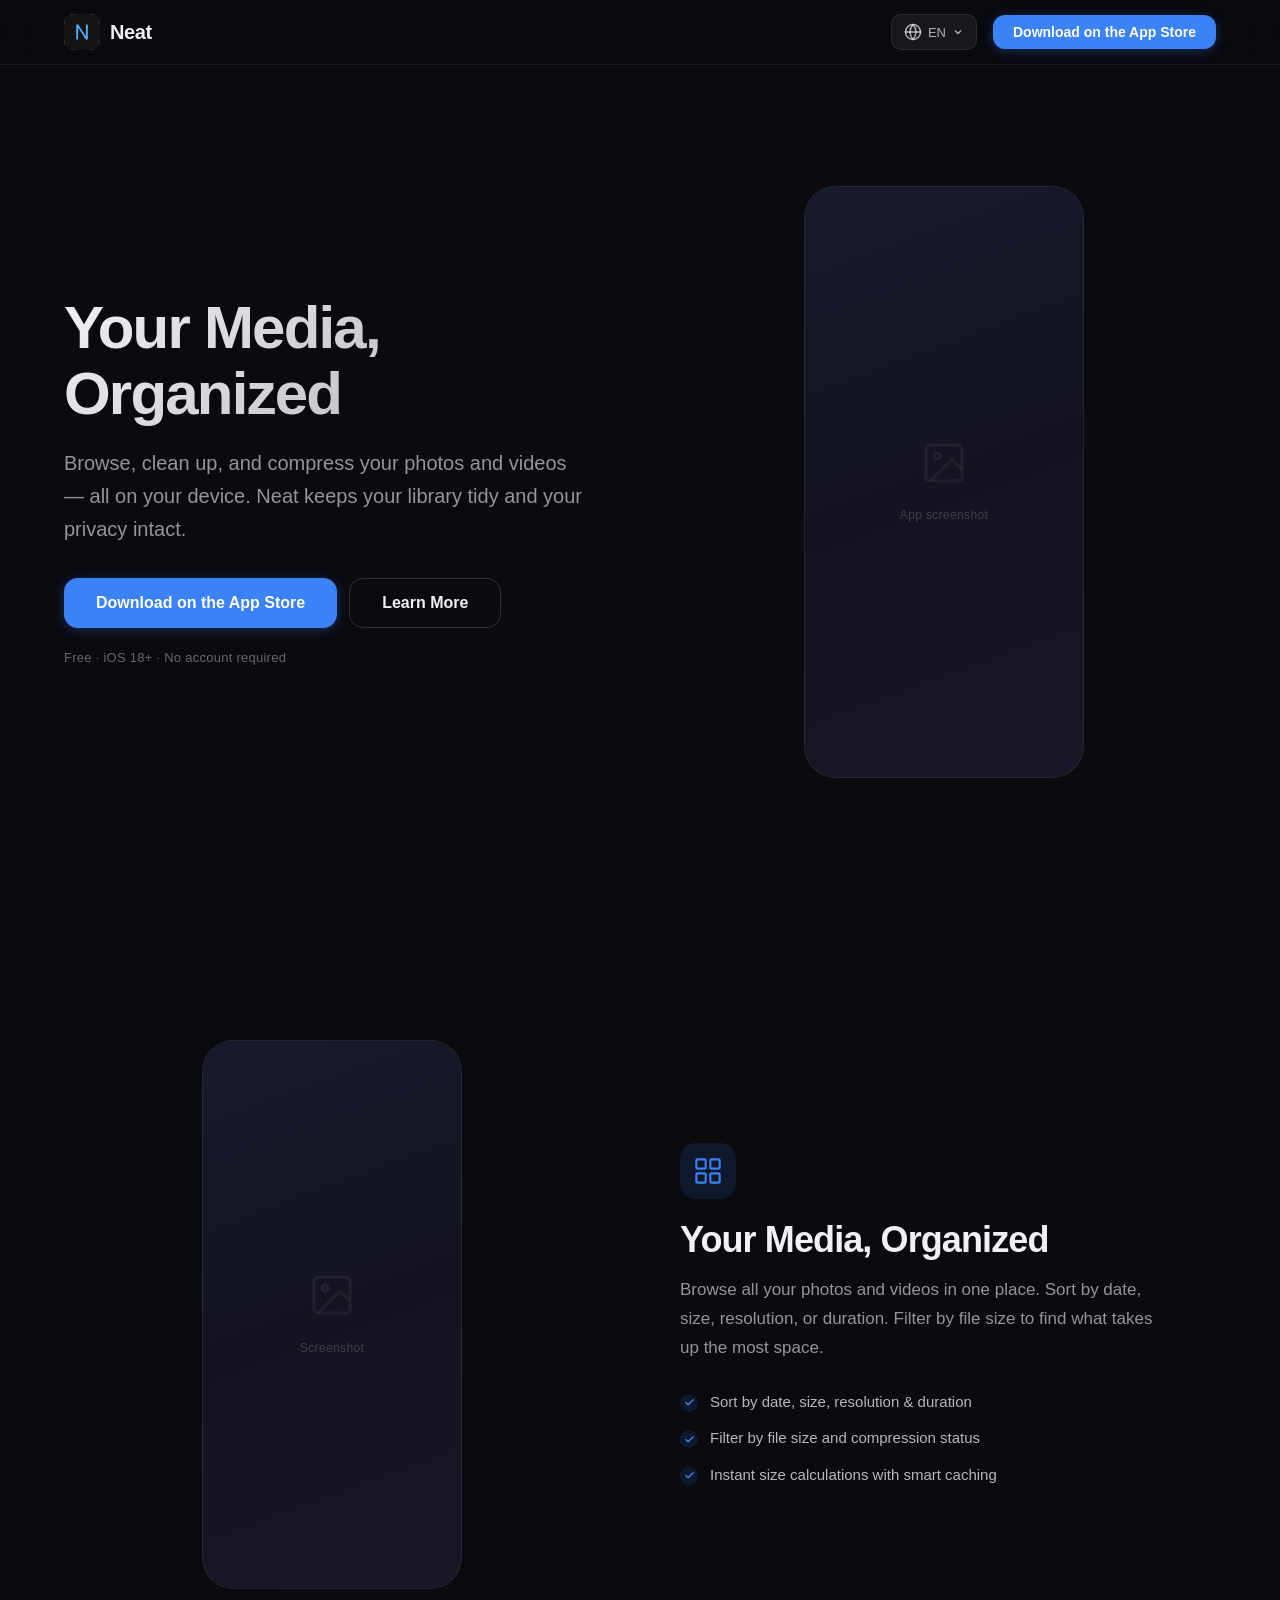
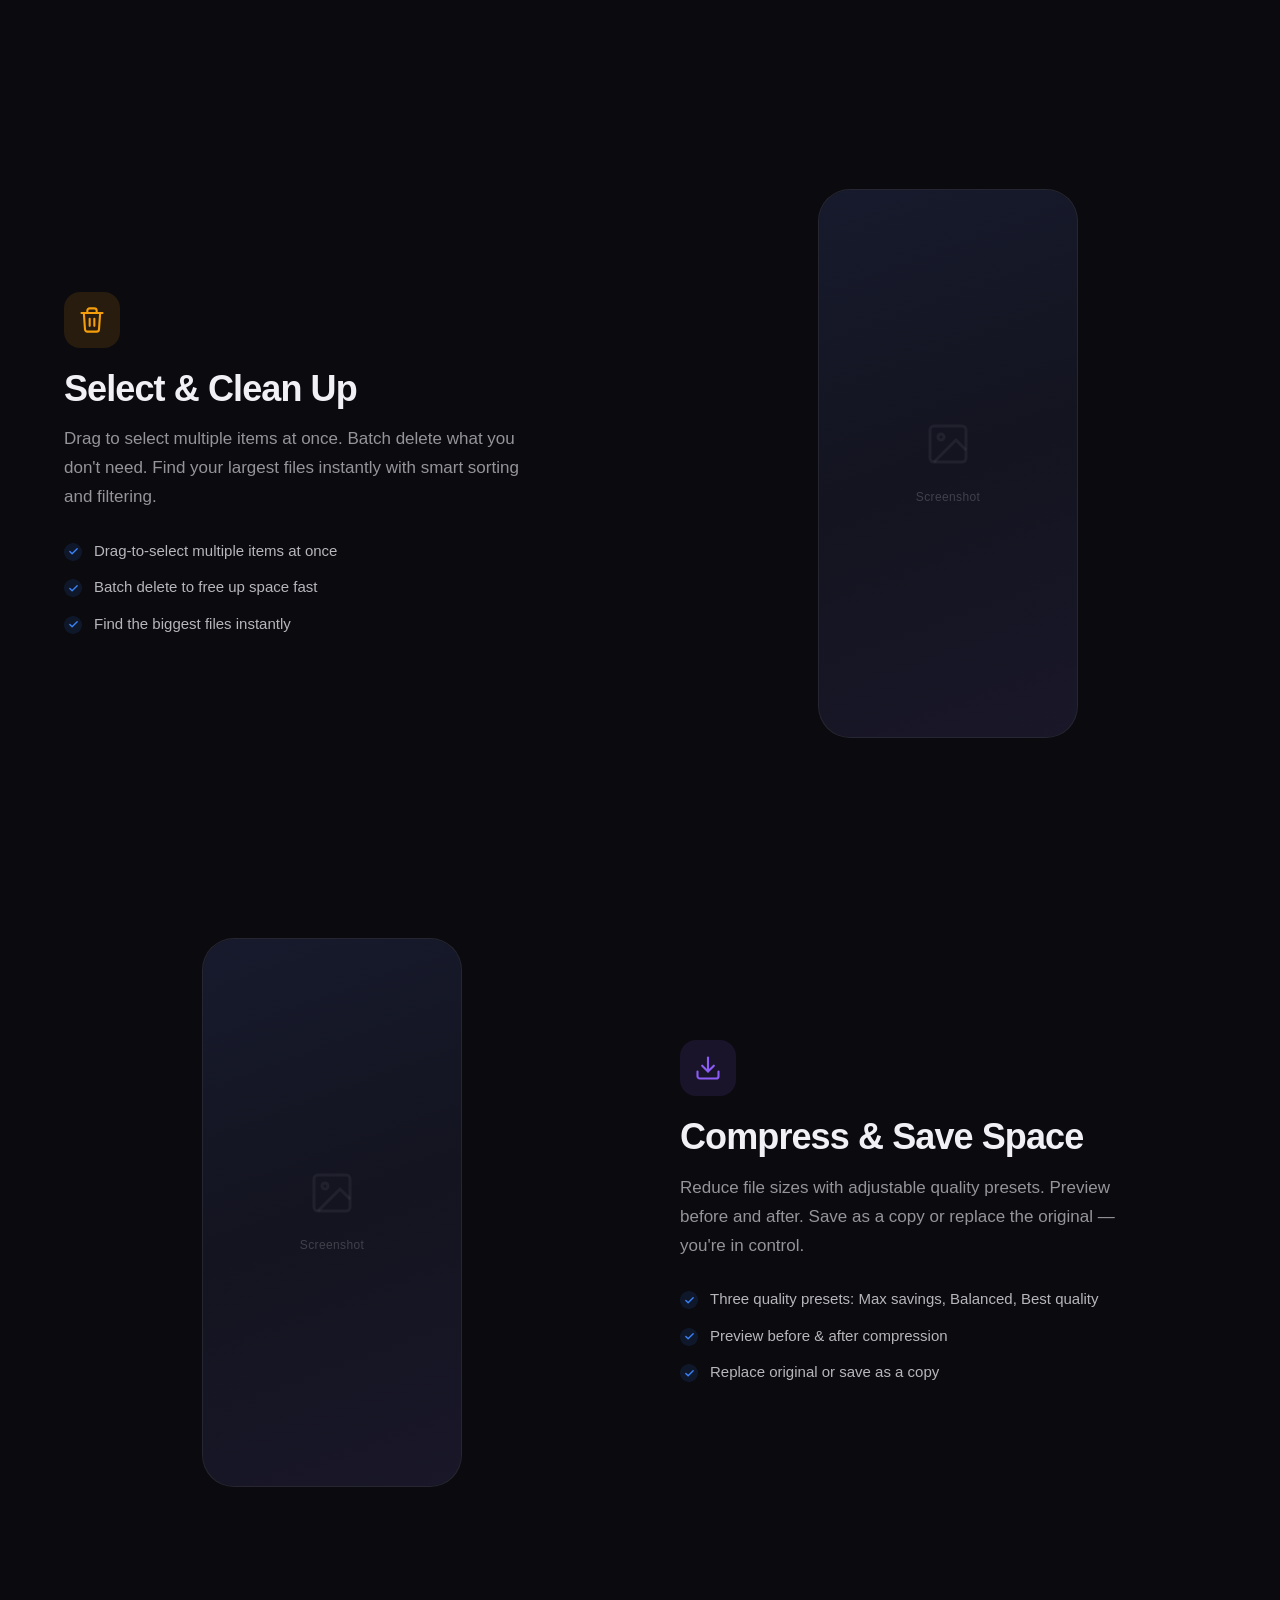
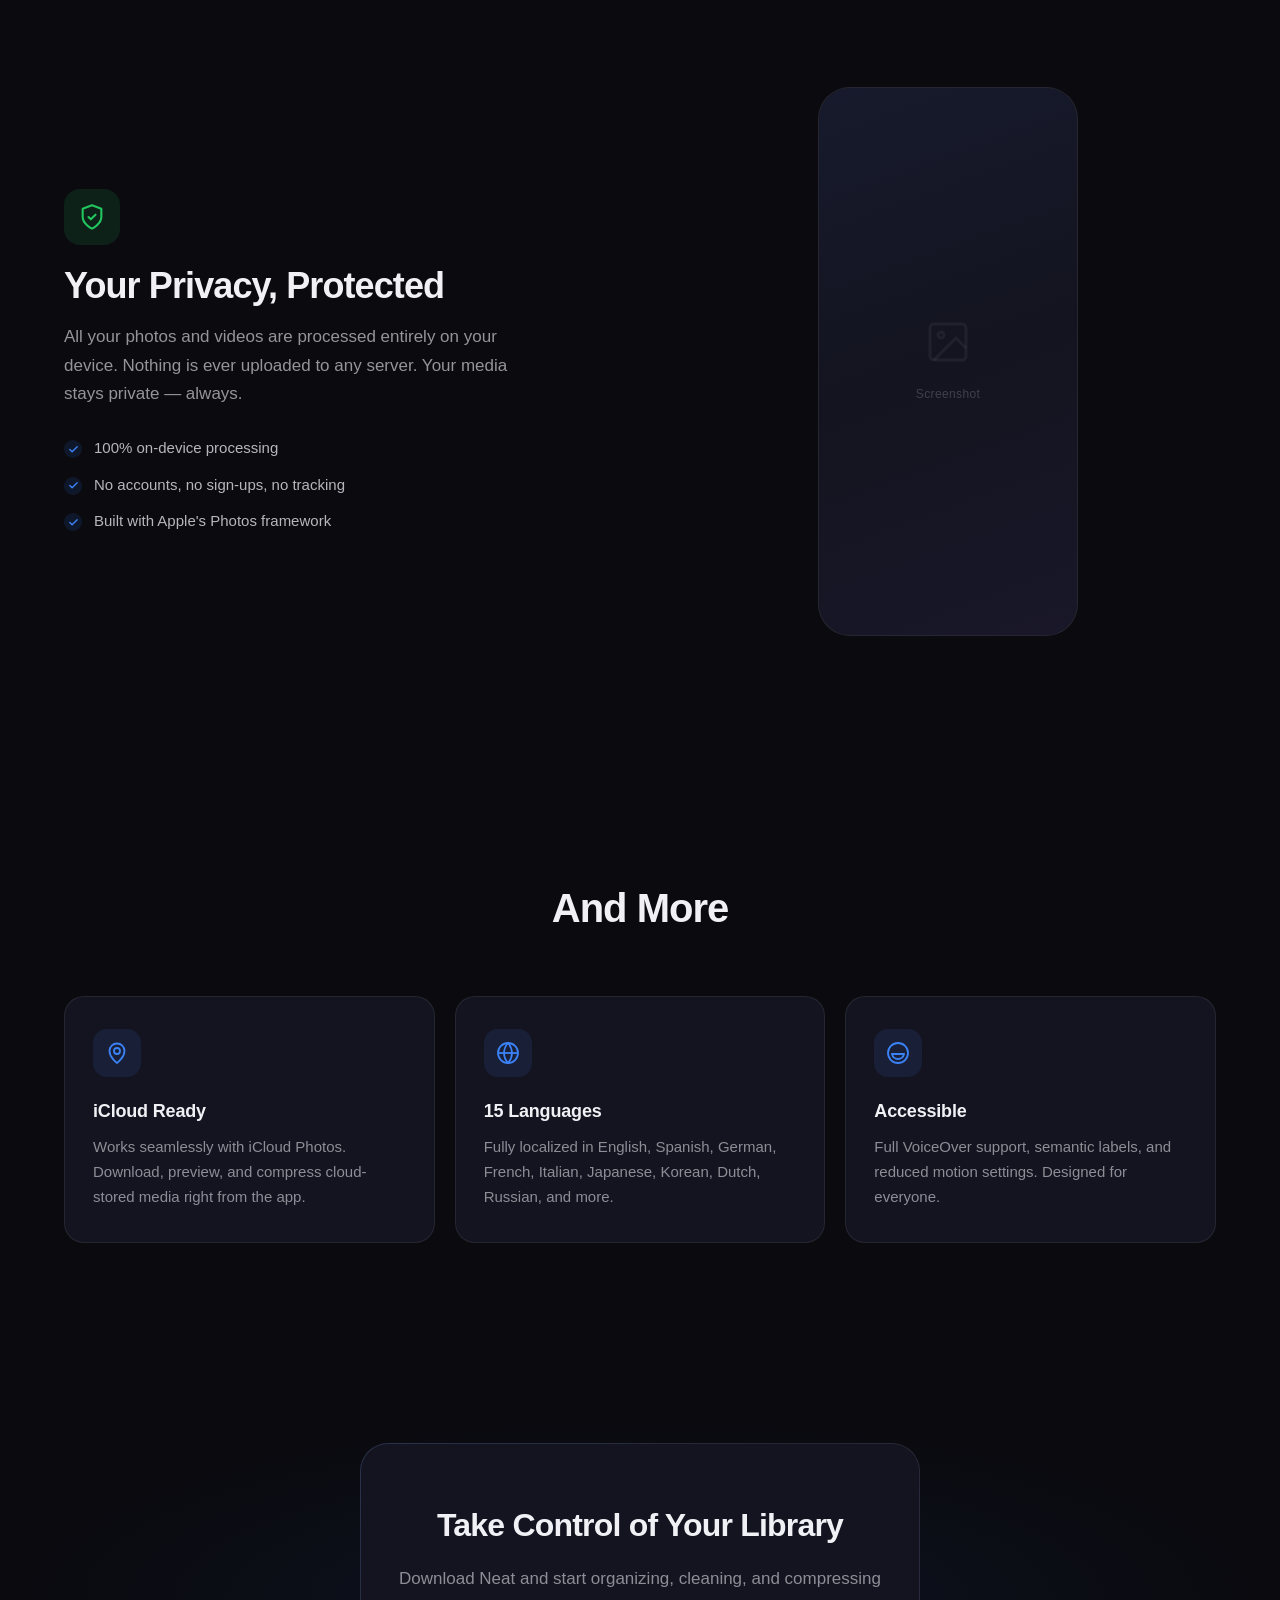
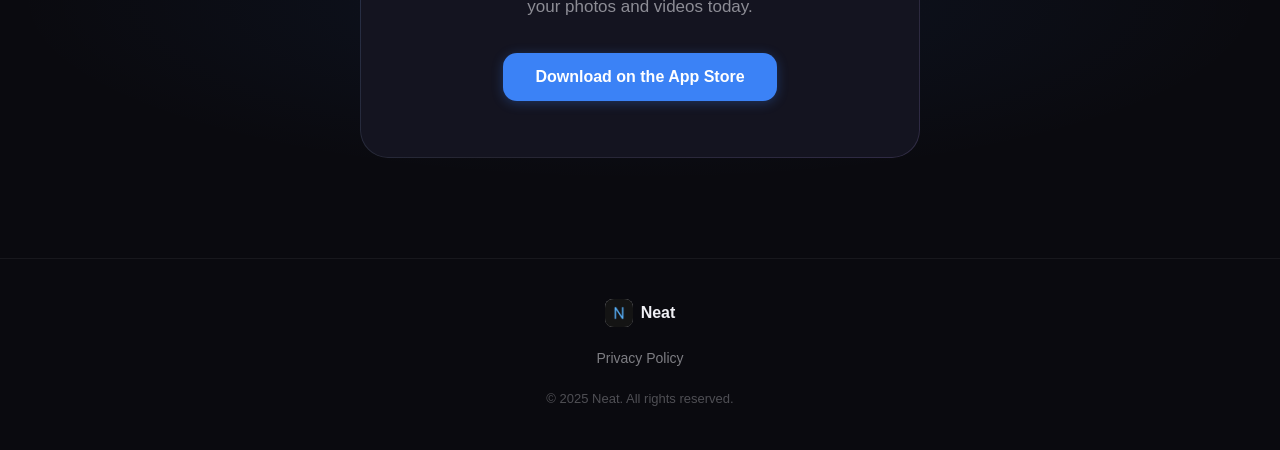
==== index.html @ 6a93458d "Initial landing page for Neat iOS app - Dark-themed landing page with hero, 4 feature sections, high" ====
<!DOCTYPE html>
<html lang="en" data-theme="dark">
<head>
  <meta charset="UTF-8">
  <meta name="viewport" content="width=device-width, initial-scale=1.0">
  <title>Neat — Organize, Clean & Compress Your Photos & Videos</title>
  <meta name="description" content="Neat is an iOS app for organizing, cleaning, and compressing your photo and video library. 100% on-device. Your media stays private.">
  <meta name="theme-color" content="#0a0a0f">
  <link rel="icon" type="image/png" href="images/favicon.png">
  <link rel="apple-touch-icon" href="images/app-icon.png">

  <!-- Open Graph -->
  <meta property="og:title" content="Neat — Organize, Clean & Compress Your Media">
  <meta property="og:description" content="Browse, sort, clean up, and compress your photos and videos. 100% on-device privacy.">
  <meta property="og:type" content="website">
  <meta property="og:image" content="images/og-image.png">

  <link rel="stylesheet" href="css/style.css">
</head>
<body>

  <!-- Navigation -->
  <nav class="nav" id="nav">
    <div class="nav__container">
      <a href="/" class="nav__brand">
        <img src="images/app-icon.png" alt="Neat app icon" class="nav__icon" width="40" height="40">
        <span class="nav__wordmark">Neat</span>
      </a>
      <div class="nav__actions">
        <div class="lang-selector" id="lang-selector">
          <button class="lang-selector__btn" id="lang-btn" aria-label="Change language" aria-expanded="false">
            <svg width="18" height="18" viewBox="0 0 24 24" fill="none" stroke="currentColor" stroke-width="2" stroke-linecap="round" stroke-linejoin="round"><circle cx="12" cy="12" r="10"/><path d="M2 12h20"/><path d="M12 2a15.3 15.3 0 0 1 4 10 15.3 15.3 0 0 1-4 10 15.3 15.3 0 0 1-4-10A15.3 15.3 0 0 1 12 2z"/></svg>
            <span id="lang-label">EN</span>
            <svg class="lang-selector__chevron" width="12" height="12" viewBox="0 0 24 24" fill="none" stroke="currentColor" stroke-width="2.5"><path d="M6 9l6 6 6-6"/></svg>
          </button>
          <div class="lang-selector__dropdown" id="lang-dropdown" role="listbox" aria-label="Select language"></div>
        </div>
        <a href="#" class="btn btn--primary nav__cta" id="app-store-link" data-i18n="cta.download">Download on the App Store</a>
      </div>
      <button class="nav__hamburger" id="nav-hamburger" aria-label="Toggle menu" aria-expanded="false">
        <span></span><span></span><span></span>
      </button>
    </div>
    <!-- Mobile menu -->
    <div class="nav__mobile-menu" id="mobile-menu">
      <a href="#" class="btn btn--primary" id="app-store-link-mobile" data-i18n="cta.download">Download on the App Store</a>
    </div>
  </nav>

  <!-- Hero -->
  <section class="hero" id="hero">
    <div class="container">
      <div class="hero__content">
        <div class="hero__text">
          <h1 class="hero__title" data-i18n="hero.title">Your Media, Organized</h1>
          <p class="hero__subtitle" data-i18n="hero.subtitle">Browse, clean up, and compress your photos and videos — all on your device. Neat keeps your library tidy and your privacy intact.</p>
          <div class="hero__actions">
            <a href="#" class="btn btn--primary btn--lg" data-i18n="cta.download">Download on the App Store</a>
            <a href="#features" class="btn btn--ghost btn--lg" data-i18n="cta.learnMore">Learn More</a>
          </div>
          <p class="hero__note" data-i18n="hero.note">Free · iOS 18+ · No account required</p>
        </div>
        <div class="hero__visual">
          <div class="hero__phone-mockup">
            <div class="hero__screenshot-placeholder" data-i18n-attr="alt" data-i18n-attr-key="hero.screenshotAlt">
              <div class="placeholder-icon">
                <svg width="48" height="48" viewBox="0 0 24 24" fill="none" stroke="currentColor" stroke-width="1.5" opacity="0.3"><rect x="3" y="3" width="18" height="18" rx="2"/><circle cx="8.5" cy="8.5" r="1.5"/><path d="M21 15l-5-5L5 21"/></svg>
              </div>
              <span class="placeholder-text" data-i18n="hero.screenshotPlaceholder">App screenshot</span>
            </div>
          </div>
        </div>
      </div>
    </div>
  </section>

  <!-- Features -->
  <section class="features" id="features">

    <!-- Feature 1: Organize -->
    <div class="feature" id="feature-organize">
      <div class="container">
        <div class="feature__grid">
          <div class="feature__visual fade-in">
            <div class="feature__screenshot-slot">
              <div class="placeholder-icon">
                <svg width="48" height="48" viewBox="0 0 24 24" fill="none" stroke="currentColor" stroke-width="1.5" opacity="0.3"><rect x="3" y="3" width="18" height="18" rx="2"/><circle cx="8.5" cy="8.5" r="1.5"/><path d="M21 15l-5-5L5 21"/></svg>
              </div>
              <span class="placeholder-text" data-i18n="features.screenshotPlaceholder">Screenshot</span>
            </div>
          </div>
          <div class="feature__content fade-in">
            <div class="feature__icon feature__icon--blue">
              <svg width="28" height="28" viewBox="0 0 24 24" fill="none" stroke="currentColor" stroke-width="1.8" stroke-linecap="round" stroke-linejoin="round"><rect x="2" y="2" width="8" height="8" rx="1"/><rect x="14" y="2" width="8" height="8" rx="1"/><rect x="2" y="14" width="8" height="8" rx="1"/><rect x="14" y="14" width="8" height="8" rx="1"/></svg>
            </div>
            <h2 class="feature__title" data-i18n="features.organize.title">Your Media, Organized</h2>
            <p class="feature__description" data-i18n="features.organize.description">Browse all your photos and videos in one place. Sort by date, size, resolution, or duration. Filter by file size to find what takes up the most space.</p>
            <ul class="feature__list">
              <li data-i18n="features.organize.item1">Sort by date, size, resolution & duration</li>
              <li data-i18n="features.organize.item2">Filter by file size and compression status</li>
              <li data-i18n="features.organize.item3">Instant size calculations with smart caching</li>
            </ul>
          </div>
        </div>
      </div>
    </div>

    <!-- Feature 2: Clean Up -->
    <div class="feature feature--reverse" id="feature-cleanup">
      <div class="container">
        <div class="feature__grid">
          <div class="feature__visual fade-in">
            <div class="feature__screenshot-slot">
              <div class="placeholder-icon">
                <svg width="48" height="48" viewBox="0 0 24 24" fill="none" stroke="currentColor" stroke-width="1.5" opacity="0.3"><rect x="3" y="3" width="18" height="18" rx="2"/><circle cx="8.5" cy="8.5" r="1.5"/><path d="M21 15l-5-5L5 21"/></svg>
              </div>
              <span class="placeholder-text" data-i18n="features.screenshotPlaceholder">Screenshot</span>
            </div>
          </div>
          <div class="feature__content fade-in">
            <div class="feature__icon feature__icon--orange">
              <svg width="28" height="28" viewBox="0 0 24 24" fill="none" stroke="currentColor" stroke-width="1.8" stroke-linecap="round" stroke-linejoin="round"><path d="M3 6h18"/><path d="M8 6V4a2 2 0 0 1 2-2h4a2 2 0 0 1 2 2v2"/><path d="M19 6l-1 14a2 2 0 0 1-2 2H8a2 2 0 0 1-2-2L5 6"/><line x1="10" y1="11" x2="10" y2="17"/><line x1="14" y1="11" x2="14" y2="17"/></svg>
            </div>
            <h2 class="feature__title" data-i18n="features.cleanup.title">Select & Clean Up</h2>
            <p class="feature__description" data-i18n="features.cleanup.description">Drag to select multiple items at once. Batch delete what you don't need. Find your largest files instantly with smart sorting and filtering.</p>
            <ul class="feature__list">
              <li data-i18n="features.cleanup.item1">Drag-to-select multiple items at once</li>
              <li data-i18n="features.cleanup.item2">Batch delete to free up space fast</li>
              <li data-i18n="features.cleanup.item3">Find the biggest files instantly</li>
            </ul>
          </div>
        </div>
      </div>
    </div>

    <!-- Feature 3: Compress -->
    <div class="feature" id="feature-compress">
      <div class="container">
        <div class="feature__grid">
          <div class="feature__visual fade-in">
            <div class="feature__screenshot-slot">
              <div class="placeholder-icon">
                <svg width="48" height="48" viewBox="0 0 24 24" fill="none" stroke="currentColor" stroke-width="1.5" opacity="0.3"><rect x="3" y="3" width="18" height="18" rx="2"/><circle cx="8.5" cy="8.5" r="1.5"/><path d="M21 15l-5-5L5 21"/></svg>
              </div>
              <span class="placeholder-text" data-i18n="features.screenshotPlaceholder">Screenshot</span>
            </div>
          </div>
          <div class="feature__content fade-in">
            <div class="feature__icon feature__icon--purple">
              <svg width="28" height="28" viewBox="0 0 24 24" fill="none" stroke="currentColor" stroke-width="1.8" stroke-linecap="round" stroke-linejoin="round"><path d="M21 15v4a2 2 0 0 1-2 2H5a2 2 0 0 1-2-2v-4"/><polyline points="7 10 12 15 17 10"/><line x1="12" y1="15" x2="12" y2="3"/></svg>
            </div>
            <h2 class="feature__title" data-i18n="features.compress.title">Compress & Save Space</h2>
            <p class="feature__description" data-i18n="features.compress.description">Reduce file sizes with adjustable quality presets. Preview before and after. Save as a copy or replace the original — you're in control.</p>
            <ul class="feature__list">
              <li data-i18n="features.compress.item1">Three quality presets: Max savings, Balanced, Best quality</li>
              <li data-i18n="features.compress.item2">Preview before & after compression</li>
              <li data-i18n="features.compress.item3">Replace original or save as a copy</li>
            </ul>
          </div>
        </div>
      </div>
    </div>

    <!-- Feature 4: Privacy -->
    <div class="feature feature--reverse" id="feature-privacy">
      <div class="container">
        <div class="feature__grid">
          <div class="feature__visual fade-in">
            <div class="feature__screenshot-slot">
              <div class="placeholder-icon">
                <svg width="48" height="48" viewBox="0 0 24 24" fill="none" stroke="currentColor" stroke-width="1.5" opacity="0.3"><rect x="3" y="3" width="18" height="18" rx="2"/><circle cx="8.5" cy="8.5" r="1.5"/><path d="M21 15l-5-5L5 21"/></svg>
              </div>
              <span class="placeholder-text" data-i18n="features.screenshotPlaceholder">Screenshot</span>
            </div>
          </div>
          <div class="feature__content fade-in">
            <div class="feature__icon feature__icon--green">
              <svg width="28" height="28" viewBox="0 0 24 24" fill="none" stroke="currentColor" stroke-width="1.8" stroke-linecap="round" stroke-linejoin="round"><path d="M12 22s8-4 8-10V5l-8-3-8 3v7c0 6 8 10 8 10z"/><polyline points="9 12 11 14 15 10"/></svg>
            </div>
            <h2 class="feature__title" data-i18n="features.privacy.title">Your Privacy, Protected</h2>
            <p class="feature__description" data-i18n="features.privacy.description">All your photos and videos are processed entirely on your device. Nothing is ever uploaded to any server. Your media stays private — always.</p>
            <ul class="feature__list">
              <li data-i18n="features.privacy.item1">100% on-device processing</li>
              <li data-i18n="features.privacy.item2">No accounts, no sign-ups, no tracking</li>
              <li data-i18n="features.privacy.item3">Built with Apple's Photos framework</li>
            </ul>
          </div>
        </div>
      </div>
    </div>
  </section>

  <!-- Highlights -->
  <section class="highlights" id="highlights">
    <div class="container">
      <h2 class="highlights__title fade-in" data-i18n="highlights.title">And More</h2>
      <div class="highlights__grid">
        <div class="highlight-card fade-in">
          <div class="highlight-card__icon">
            <svg width="24" height="24" viewBox="0 0 24 24" fill="none" stroke="currentColor" stroke-width="1.8"><path d="M19.5 10c0 6.5-7.5 12-7.5 12S4.5 16.5 4.5 10a7.5 7.5 0 0 1 15 0z"/><circle cx="12" cy="10" r="3"/></svg>
          </div>
          <h3 data-i18n="highlights.icloud.title">iCloud Ready</h3>
          <p data-i18n="highlights.icloud.description">Works seamlessly with iCloud Photos. Download, preview, and compress cloud-stored media right from the app.</p>
        </div>
        <div class="highlight-card fade-in">
          <div class="highlight-card__icon">
            <svg width="24" height="24" viewBox="0 0 24 24" fill="none" stroke="currentColor" stroke-width="1.8"><circle cx="12" cy="12" r="10"/><path d="M2 12h20"/><path d="M12 2a15.3 15.3 0 0 1 4 10 15.3 15.3 0 0 1-4 10 15.3 15.3 0 0 1-4-10A15.3 15.3 0 0 1 12 2z"/></svg>
          </div>
          <h3 data-i18n="highlights.languages.title">15 Languages</h3>
          <p data-i18n="highlights.languages.description">Fully localized in English, Spanish, German, French, Italian, Japanese, Korean, Dutch, Russian, and more.</p>
        </div>
        <div class="highlight-card fade-in">
          <div class="highlight-card__icon">
            <svg width="24" height="24" viewBox="0 0 24 24" fill="none" stroke="currentColor" stroke-width="1.8"><circle cx="12" cy="12" r="10"/><path d="M18 13a6 6 0 0 1-6 5 6 6 0 0 1-6-5h12z"/><line x1="9" y1="9" x2="9.01" y2="9"/><line x1="15" y1="9" x2="15.01" y2="9"/></svg>
          </div>
          <h3 data-i18n="highlights.accessibility.title">Accessible</h3>
          <p data-i18n="highlights.accessibility.description">Full VoiceOver support, semantic labels, and reduced motion settings. Designed for everyone.</p>
        </div>
      </div>
    </div>
  </section>

  <!-- CTA Banner -->
  <section class="cta-banner" id="download">
    <div class="container">
      <div class="cta-banner__content fade-in">
        <h2 data-i18n="cta.bannerTitle">Take Control of Your Library</h2>
        <p data-i18n="cta.bannerSubtitle">Download Neat and start organizing, cleaning, and compressing your photos and videos today.</p>
        <a href="#" class="btn btn--primary btn--lg" data-i18n="cta.download">Download on the App Store</a>
      </div>
    </div>
  </section>

  <!-- Footer -->
  <footer class="footer">
    <div class="container">
      <div class="footer__content">
        <div class="footer__brand">
          <img src="images/app-icon.png" alt="Neat" class="footer__icon" width="32" height="32">
          <span class="footer__wordmark">Neat</span>
        </div>
        <div class="footer__links">
          <a href="privacy.html" data-i18n="footer.privacy">Privacy Policy</a>
        </div>
        <p class="footer__copyright" data-i18n="footer.copyright">© 2025 Neat. All rights reserved.</p>
      </div>
    </div>
  </footer>

  <script src="js/i18n.js"></script>
  <script src="js/main.js"></script>
</body>
</html>
---- css/style.css ----
/* ==========================================================================
   Neat — Landing Page Stylesheet
   Dark theme · Mobile-first · Production-ready
   ========================================================================== */

/* ---------- Reset & Base ---------- */
*,
*::before,
*::after {
  margin: 0;
  padding: 0;
  box-sizing: border-box;
}

html {
  scroll-behavior: smooth;
  -webkit-text-size-adjust: 100%;
}

body {
  font-family: -apple-system, BlinkMacSystemFont, 'SF Pro Display', 'SF Pro Text',
    'Helvetica Neue', Helvetica, Arial, system-ui, sans-serif;
  font-size: 16px;
  line-height: 1.6;
  color: #f0f0f5;
  background-color: #0a0a0f;
  -webkit-font-smoothing: antialiased;
  -moz-osx-font-smoothing: grayscale;
  overflow-x: hidden;
}

img {
  display: block;
  max-width: 100%;
  height: auto;
}

a {
  color: #3b82f6;
  text-decoration: none;
  transition: color 0.2s ease;
}

a:hover {
  color: #60a5fa;
}

ul {
  list-style: none;
}

/* ---------- Utility ---------- */
.container {
  width: 100%;
  max-width: 1200px;
  margin: 0 auto;
  padding: 0 24px;
}

/* ---------- Buttons ---------- */
.btn {
  display: inline-flex;
  align-items: center;
  justify-content: center;
  gap: 8px;
  padding: 12px 24px;
  font-size: 0.9375rem;
  font-weight: 600;
  line-height: 1;
  border: none;
  border-radius: 12px;
  cursor: pointer;
  transition: all 0.25s ease;
  white-space: nowrap;
  text-decoration: none;
  font-family: inherit;
}

.btn--primary {
  background: #3b82f6;
  color: #fff;
  box-shadow: 0 2px 12px rgba(59, 130, 246, 0.3);
}

.btn--primary:hover {
  background: #2563eb;
  color: #fff;
  box-shadow: 0 4px 20px rgba(59, 130, 246, 0.45);
  transform: translateY(-1px);
}

.btn--primary:active {
  transform: translateY(0);
  box-shadow: 0 1px 6px rgba(59, 130, 246, 0.25);
}

.btn--ghost {
  background: transparent;
  color: #f0f0f5;
  border: 1px solid rgba(255, 255, 255, 0.15);
}

.btn--ghost:hover {
  background: rgba(255, 255, 255, 0.06);
  color: #fff;
  border-color: rgba(255, 255, 255, 0.25);
}

.btn--lg {
  padding: 16px 32px;
  font-size: 1rem;
  border-radius: 14px;
}

/* ---------- Navigation ---------- */
.nav {
  position: fixed;
  top: 0;
  left: 0;
  right: 0;
  z-index: 1000;
  background: rgba(10, 10, 15, 0.8);
  backdrop-filter: blur(20px);
  -webkit-backdrop-filter: blur(20px);
  border-bottom: 1px solid rgba(255, 255, 255, 0.08);
}

.nav__container {
  display: flex;
  align-items: center;
  justify-content: space-between;
  max-width: 1200px;
  margin: 0 auto;
  padding: 0 24px;
  height: 64px;
}

.nav__brand {
  display: flex;
  align-items: center;
  gap: 10px;
  text-decoration: none;
  color: #f0f0f5;
  flex-shrink: 0;
}

.nav__icon {
  width: 36px;
  height: 36px;
  border-radius: 10px;
}

.nav__wordmark {
  font-size: 1.25rem;
  font-weight: 700;
  letter-spacing: -0.02em;
}

.nav__actions {
  display: none;
  align-items: center;
  gap: 16px;
}

.nav__cta {
  padding: 10px 20px;
  font-size: 0.875rem;
}

/* Hamburger */
.nav__hamburger {
  display: flex;
  flex-direction: column;
  justify-content: center;
  gap: 5px;
  width: 36px;
  height: 36px;
  background: none;
  border: none;
  cursor: pointer;
  padding: 6px;
}

.nav__hamburger span {
  display: block;
  width: 100%;
  height: 2px;
  background: #f0f0f5;
  border-radius: 2px;
  transition: all 0.3s ease;
  transform-origin: center;
}

.nav__hamburger[aria-expanded="true"] span:nth-child(1) {
  transform: translateY(7px) rotate(45deg);
}

.nav__hamburger[aria-expanded="true"] span:nth-child(2) {
  opacity: 0;
}

.nav__hamburger[aria-expanded="true"] span:nth-child(3) {
  transform: translateY(-7px) rotate(-45deg);
}

/* Mobile menu */
.nav__mobile-menu {
  display: none;
  flex-direction: column;
  align-items: center;
  gap: 16px;
  padding: 24px;
  border-top: 1px solid rgba(255, 255, 255, 0.08);
  background: rgba(10, 10, 15, 0.95);
  backdrop-filter: blur(20px);
  -webkit-backdrop-filter: blur(20px);
}

.nav__mobile-menu.is-open {
  display: flex;
}

.nav__mobile-menu .btn {
  width: 100%;
  justify-content: center;
}

/* ---------- Language Selector ---------- */
.lang-selector {
  position: relative;
}

.lang-selector__btn {
  display: inline-flex;
  align-items: center;
  gap: 6px;
  padding: 8px 12px;
  font-size: 0.8125rem;
  font-weight: 500;
  font-family: inherit;
  color: rgba(240, 240, 245, 0.7);
  background: rgba(255, 255, 255, 0.06);
  border: 1px solid rgba(255, 255, 255, 0.08);
  border-radius: 10px;
  cursor: pointer;
  transition: all 0.2s ease;
  white-space: nowrap;
}

.lang-selector__btn:hover {
  color: #f0f0f5;
  background: rgba(255, 255, 255, 0.1);
  border-color: rgba(255, 255, 255, 0.15);
}

.lang-selector__btn svg {
  flex-shrink: 0;
}

.lang-selector__chevron {
  transition: transform 0.2s ease;
}

.lang-selector__btn[aria-expanded="true"] .lang-selector__chevron {
  transform: rotate(180deg);
}

.lang-selector__dropdown {
  display: none;
  position: absolute;
  top: calc(100% + 8px);
  right: 0;
  min-width: 160px;
  max-height: 320px;
  overflow-y: auto;
  background: #1a1a2e;
  border: 1px solid rgba(255, 255, 255, 0.1);
  border-radius: 12px;
  padding: 6px;
  box-shadow: 0 8px 32px rgba(0, 0, 0, 0.5);
  z-index: 100;
}

.lang-selector__dropdown.is-open {
  display: block;
}

.lang-selector__dropdown [role="option"] {
  display: block;
  width: 100%;
  padding: 10px 14px;
  font-size: 0.875rem;
  color: rgba(240, 240, 245, 0.75);
  background: none;
  border: none;
  border-radius: 8px;
  cursor: pointer;
  text-align: left;
  transition: all 0.15s ease;
  font-family: inherit;
}

.lang-selector__dropdown [role="option"]:hover {
  color: #f0f0f5;
  background: rgba(255, 255, 255, 0.08);
}

.lang-selector__dropdown [role="option"][aria-selected="true"] {
  color: #3b82f6;
  font-weight: 600;
}

/* Dropdown scrollbar */
.lang-selector__dropdown::-webkit-scrollbar {
  width: 6px;
}

.lang-selector__dropdown::-webkit-scrollbar-track {
  background: transparent;
}

.lang-selector__dropdown::-webkit-scrollbar-thumb {
  background: rgba(255, 255, 255, 0.12);
  border-radius: 3px;
}

/* ---------- Hero ---------- */
.hero {
  display: flex;
  align-items: center;
  min-height: 100vh;
  min-height: 100dvh;
  padding-top: 64px;
}

.hero__content {
  display: grid;
  grid-template-columns: 1fr;
  gap: 48px;
  align-items: center;
  padding: 60px 0 40px;
}

.hero__text {
  text-align: center;
}

.hero__title {
  font-size: clamp(2.25rem, 6vw, 3.75rem);
  font-weight: 800;
  line-height: 1.1;
  letter-spacing: -0.03em;
  margin-bottom: 20px;
  background: linear-gradient(135deg, #f0f0f5 0%, rgba(240, 240, 245, 0.7) 100%);
  -webkit-background-clip: text;
  background-clip: text;
  -webkit-text-fill-color: transparent;
}

.hero__subtitle {
  font-size: clamp(1rem, 2.5vw, 1.25rem);
  line-height: 1.65;
  color: rgba(240, 240, 245, 0.6);
  max-width: 520px;
  margin: 0 auto 32px;
}

.hero__actions {
  display: flex;
  flex-wrap: wrap;
  gap: 12px;
  justify-content: center;
  margin-bottom: 20px;
}

.hero__note {
  font-size: 0.8125rem;
  color: rgba(240, 240, 245, 0.4);
  letter-spacing: 0.02em;
}

/* Phone mockup */
.hero__visual {
  display: flex;
  justify-content: center;
}

.hero__phone-mockup {
  position: relative;
  width: 260px;
  max-width: 100%;
}

.hero__screenshot-placeholder,
.feature__screenshot-slot {
  position: relative;
  width: 100%;
  aspect-ratio: 9 / 19;
  background: #141420;
  border: 1px solid rgba(255, 255, 255, 0.08);
  border-radius: 32px;
  overflow: hidden;
  display: flex;
  flex-direction: column;
  align-items: center;
  justify-content: center;
  gap: 12px;
}

.hero__screenshot-placeholder::before,
.feature__screenshot-slot::before {
  content: '';
  position: absolute;
  inset: 0;
  border-radius: inherit;
  background: linear-gradient(
    160deg,
    rgba(59, 130, 246, 0.06) 0%,
    transparent 50%,
    rgba(139, 92, 246, 0.04) 100%
  );
  pointer-events: none;
}

.placeholder-icon {
  color: rgba(240, 240, 245, 0.2);
}

.placeholder-text {
  font-size: 0.75rem;
  color: rgba(240, 240, 245, 0.2);
  font-weight: 500;
  letter-spacing: 0.03em;
}

/* ---------- Features ---------- */
.features {
  padding: 40px 0;
}

.feature {
  padding: 80px 0;
}

.feature__grid {
  display: grid;
  grid-template-columns: 1fr;
  gap: 48px;
  align-items: center;
}

.feature__visual {
  display: flex;
  justify-content: center;
}

.feature__screenshot-slot {
  width: 240px;
  max-width: 100%;
}

.feature__content {
  text-align: center;
}

.feature__icon {
  display: inline-flex;
  align-items: center;
  justify-content: center;
  width: 56px;
  height: 56px;
  border-radius: 16px;
  margin-bottom: 20px;
}

.feature__icon--blue {
  background: rgba(59, 130, 246, 0.12);
  color: #3b82f6;
}

.feature__icon--orange {
  background: rgba(245, 158, 11, 0.12);
  color: #f59e0b;
}

.feature__icon--purple {
  background: rgba(139, 92, 246, 0.12);
  color: #8b5cf6;
}

.feature__icon--green {
  background: rgba(34, 197, 94, 0.12);
  color: #22c55e;
}

.feature__title {
  font-size: clamp(1.5rem, 3.5vw, 2.25rem);
  font-weight: 750;
  letter-spacing: -0.025em;
  line-height: 1.15;
  margin-bottom: 16px;
}

.feature__description {
  font-size: 1.0625rem;
  line-height: 1.7;
  color: rgba(240, 240, 245, 0.6);
  margin-bottom: 28px;
  max-width: 480px;
  margin-left: auto;
  margin-right: auto;
}

.feature__list {
  display: flex;
  flex-direction: column;
  gap: 14px;
  text-align: left;
  max-width: 420px;
  margin: 0 auto;
}

.feature__list li {
  position: relative;
  padding-left: 30px;
  font-size: 0.9375rem;
  line-height: 1.5;
  color: rgba(240, 240, 245, 0.75);
}

.feature__list li::before {
  content: '';
  position: absolute;
  left: 0;
  top: 3px;
  width: 18px;
  height: 18px;
  border-radius: 50%;
  background: rgba(59, 130, 246, 0.12);
  background-image: url("data:image/svg+xml,%3Csvg width='12' height='12' viewBox='0 0 24 24' fill='none' stroke='%233b82f6' stroke-width='3' stroke-linecap='round' stroke-linejoin='round' xmlns='http://www.w3.org/2000/svg'%3E%3Cpolyline points='20 6 9 17 4 12'/%3E%3C/svg%3E");
  background-repeat: no-repeat;
  background-position: center;
  background-size: 11px;
}

/* ---------- Highlights ---------- */
.highlights {
  padding: 100px 0;
}

.highlights__title {
  text-align: center;
  font-size: clamp(1.75rem, 4vw, 2.5rem);
  font-weight: 750;
  letter-spacing: -0.025em;
  margin-bottom: 56px;
}

.highlights__grid {
  display: grid;
  grid-template-columns: 1fr;
  gap: 20px;
}

.highlight-card {
  padding: 32px 28px;
  background: #141420;
  border: 1px solid rgba(255, 255, 255, 0.08);
  border-radius: 20px;
  transition: transform 0.3s ease, box-shadow 0.3s ease, border-color 0.3s ease;
}

.highlight-card:hover {
  transform: translateY(-4px);
  box-shadow: 0 12px 40px rgba(0, 0, 0, 0.35);
  border-color: rgba(255, 255, 255, 0.12);
}

.highlight-card__icon {
  display: flex;
  align-items: center;
  justify-content: center;
  width: 48px;
  height: 48px;
  border-radius: 14px;
  background: rgba(59, 130, 246, 0.1);
  color: #3b82f6;
  margin-bottom: 20px;
}

.highlight-card h3 {
  font-size: 1.125rem;
  font-weight: 650;
  margin-bottom: 10px;
  letter-spacing: -0.01em;
}

.highlight-card p {
  font-size: 0.9375rem;
  line-height: 1.65;
  color: rgba(240, 240, 245, 0.55);
}

/* ---------- CTA Banner ---------- */
.cta-banner {
  padding: 100px 0;
  position: relative;
  overflow: hidden;
}

.cta-banner::before {
  content: '';
  position: absolute;
  inset: 0;
  background: radial-gradient(
    ellipse 70% 50% at 50% 50%,
    rgba(59, 130, 246, 0.08) 0%,
    transparent 70%
  );
  pointer-events: none;
}

.cta-banner__content {
  position: relative;
  text-align: center;
  max-width: 560px;
  margin: 0 auto;
  padding: 56px 32px;
  background: #141420;
  border: 1px solid rgba(255, 255, 255, 0.08);
  border-radius: 28px;
}

.cta-banner__content::before {
  content: '';
  position: absolute;
  inset: -1px;
  border-radius: inherit;
  background: linear-gradient(
    135deg,
    rgba(59, 130, 246, 0.15) 0%,
    transparent 50%,
    rgba(139, 92, 246, 0.1) 100%
  );
  z-index: -1;
  mask: linear-gradient(#fff 0 0) content-box, linear-gradient(#fff 0 0);
  -webkit-mask: linear-gradient(#fff 0 0) content-box, linear-gradient(#fff 0 0);
  mask-composite: exclude;
  -webkit-mask-composite: xor;
  padding: 1px;
}

.cta-banner__content h2 {
  font-size: clamp(1.5rem, 3.5vw, 2rem);
  font-weight: 750;
  letter-spacing: -0.025em;
  margin-bottom: 14px;
}

.cta-banner__content p {
  font-size: 1.0625rem;
  line-height: 1.65;
  color: rgba(240, 240, 245, 0.55);
  margin-bottom: 32px;
}

/* ---------- Footer ---------- */
.footer {
  padding: 40px 0;
  border-top: 1px solid rgba(255, 255, 255, 0.06);
}

.footer__content {
  display: flex;
  flex-direction: column;
  align-items: center;
  gap: 20px;
  text-align: center;
}

.footer__brand {
  display: flex;
  align-items: center;
  gap: 8px;
}

.footer__icon {
  width: 28px;
  height: 28px;
  border-radius: 8px;
}

.footer__wordmark {
  font-size: 1rem;
  font-weight: 700;
  color: #f0f0f5;
}

.footer__links {
  display: flex;
  gap: 24px;
}

.footer__links a {
  font-size: 0.875rem;
  color: rgba(240, 240, 245, 0.5);
  transition: color 0.2s ease;
}

.footer__links a:hover {
  color: #f0f0f5;
}

.footer__copyright {
  font-size: 0.8125rem;
  color: rgba(240, 240, 245, 0.3);
}

/* ---------- Animations ---------- */
.fade-in {
  opacity: 0;
  transform: translateY(20px);
  transition: opacity 0.7s ease, transform 0.7s ease;
}

.fade-in--visible {
  opacity: 1;
  transform: translateY(0);
}

@media (prefers-reduced-motion: reduce) {
  html {
    scroll-behavior: auto;
  }

  .fade-in {
    opacity: 1;
    transform: none;
    transition: none;
  }

  .btn,
  .highlight-card,
  .lang-selector__btn,
  .lang-selector__chevron,
  .nav__hamburger span {
    transition: none;
  }
}

/* ==========================================================================
   Responsive — Tablet  (≥ 768px)
   ========================================================================== */
@media (min-width: 768px) {
  .hero__content {
    grid-template-columns: 1fr 1fr;
    gap: 40px;
    padding: 80px 0 60px;
  }

  .hero__text {
    text-align: left;
  }

  .hero__subtitle {
    margin-left: 0;
  }

  .hero__actions {
    justify-content: flex-start;
  }

  .hero__phone-mockup {
    width: 240px;
  }

  /* Features */
  .feature__grid {
    grid-template-columns: 1fr 1fr;
    gap: 56px;
  }

  .feature__content {
    text-align: left;
  }

  .feature__description {
    margin-left: 0;
    margin-right: 0;
  }

  .feature__list {
    margin: 0;
  }

  .feature--reverse .feature__grid {
    direction: rtl;
  }

  .feature--reverse .feature__grid > * {
    direction: ltr;
  }

  /* Highlights */
  .highlights__grid {
    grid-template-columns: repeat(3, 1fr);
    gap: 20px;
  }
}

/* ==========================================================================
   Responsive — Desktop  (≥ 1024px)
   ========================================================================== */
@media (min-width: 1024px) {
  .nav__actions {
    display: flex;
  }

  .nav__hamburger {
    display: none;
  }

  .nav__mobile-menu {
    display: none !important;
  }

  /* Hero */
  .hero__content {
    gap: 64px;
    padding: 0;
  }

  .hero__phone-mockup {
    width: 280px;
  }

  /* Features */
  .feature {
    padding: 100px 0;
  }

  .feature__grid {
    gap: 80px;
  }

  .feature__screenshot-slot {
    width: 260px;
  }
}
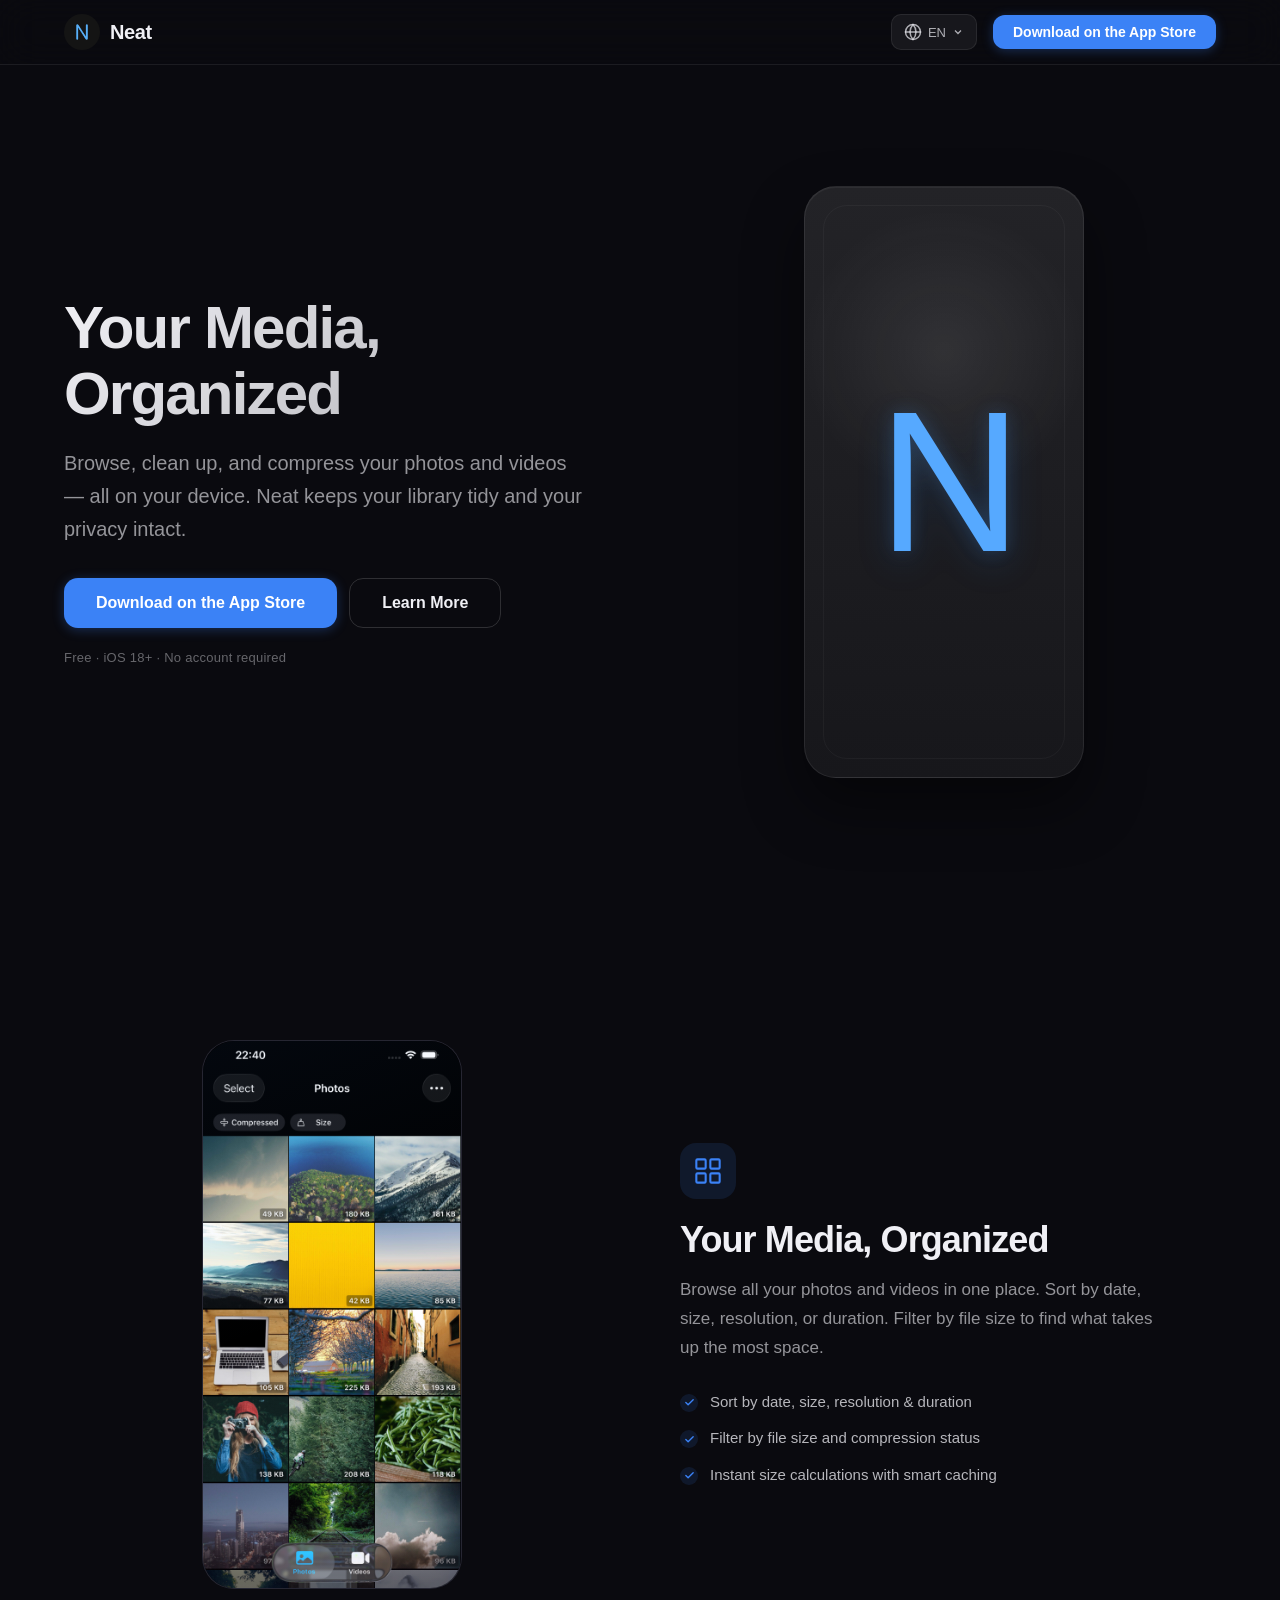
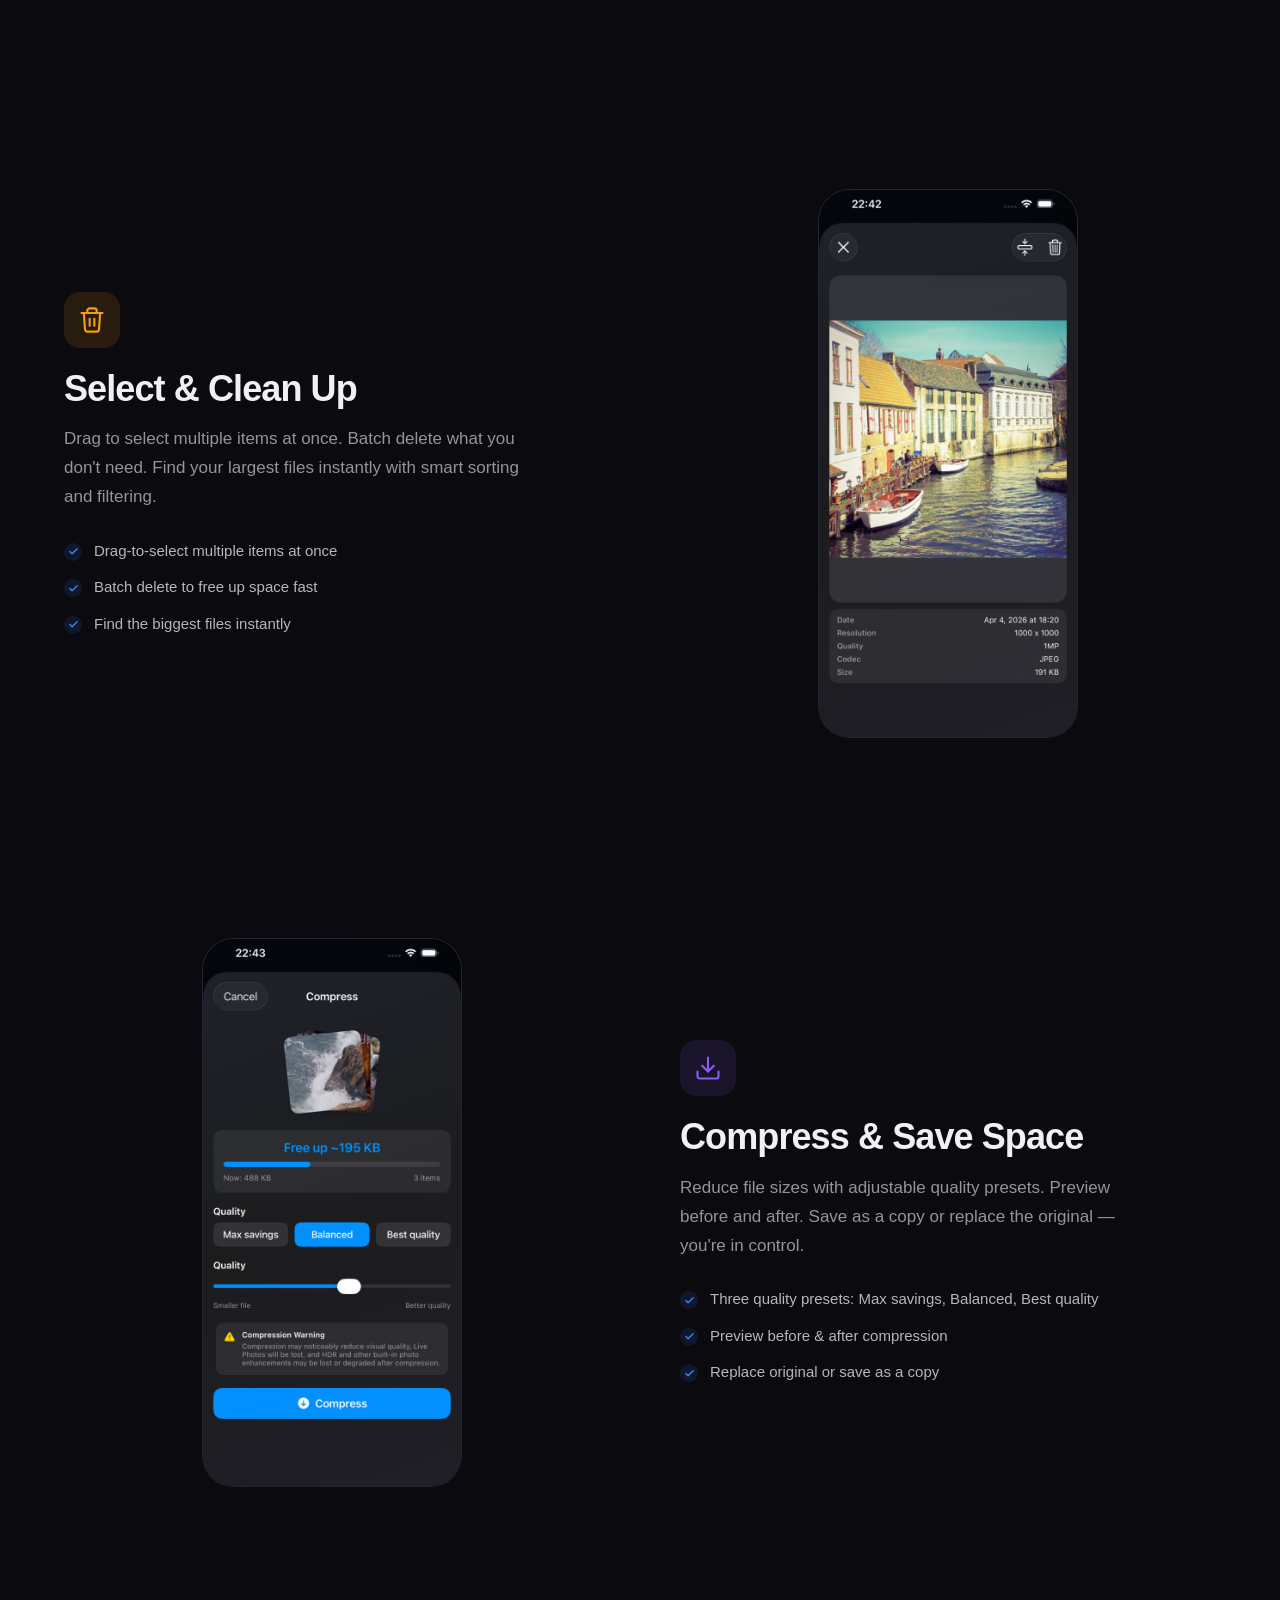
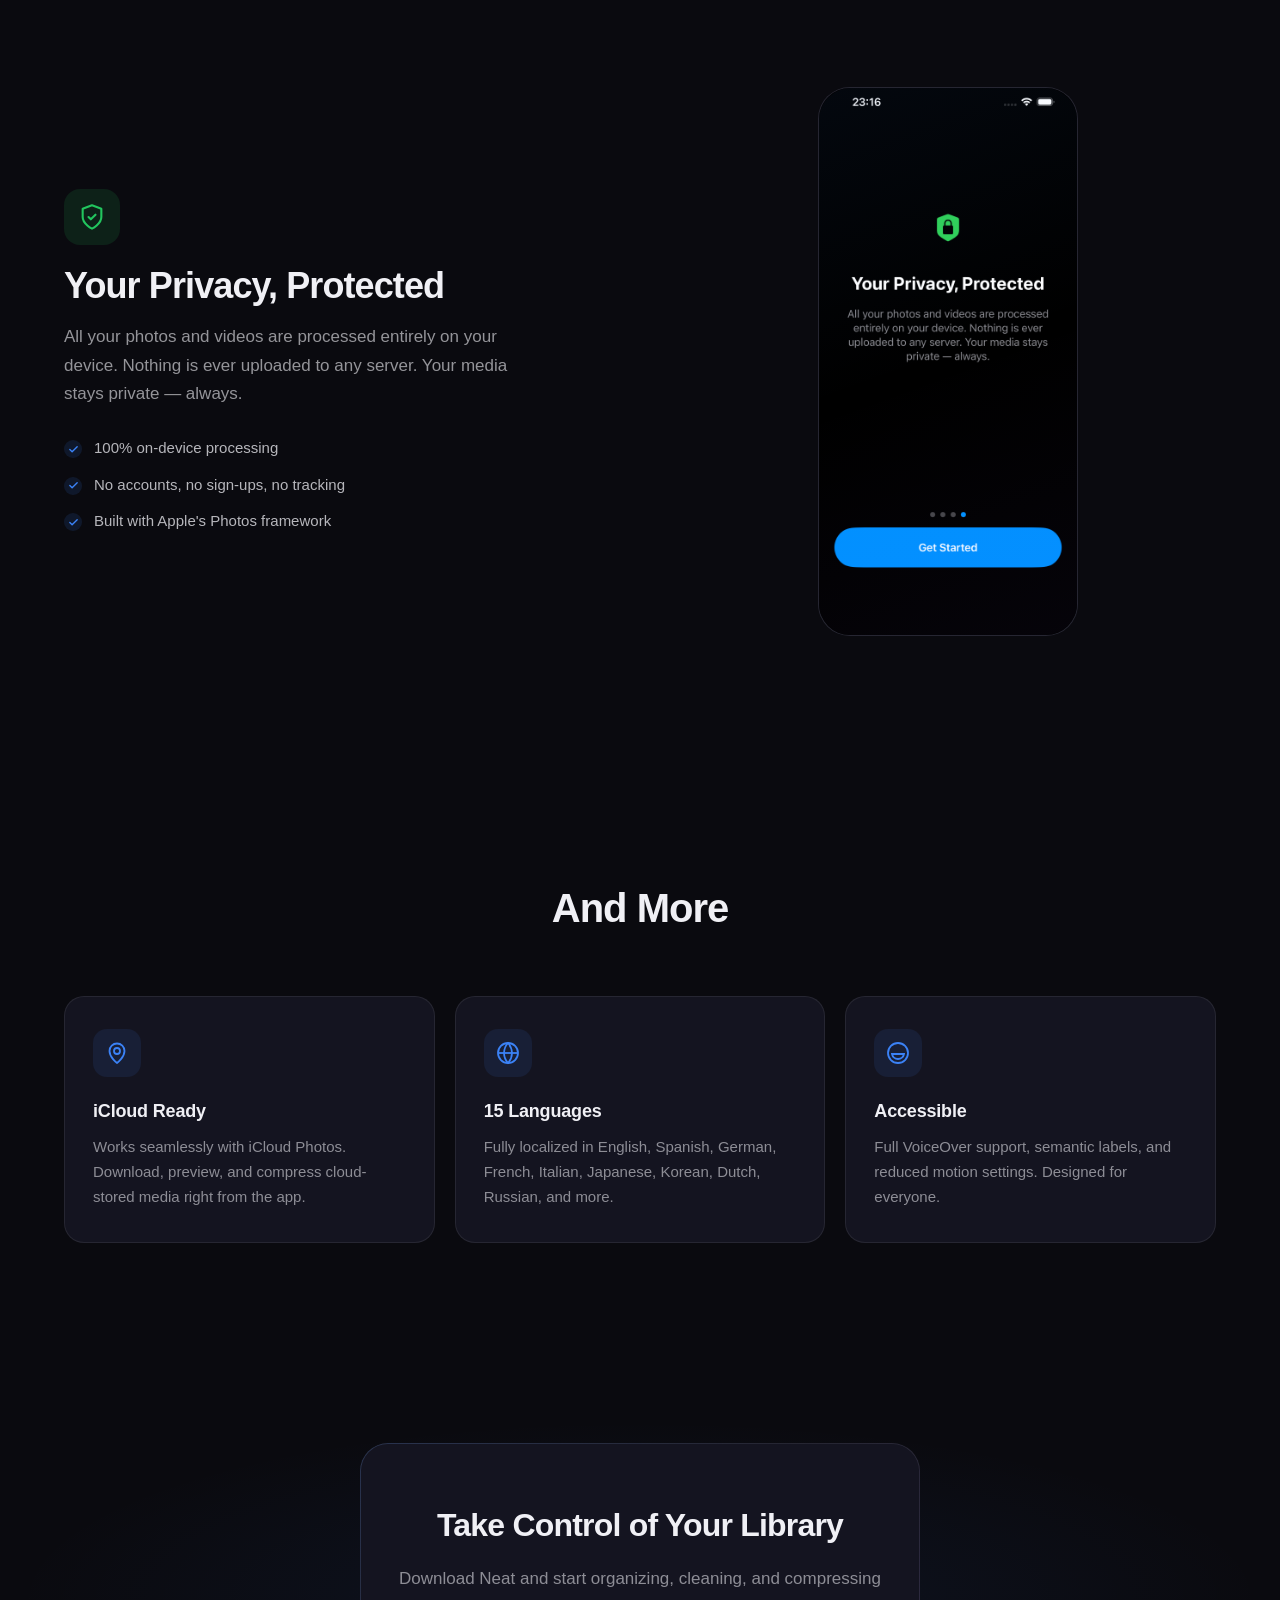
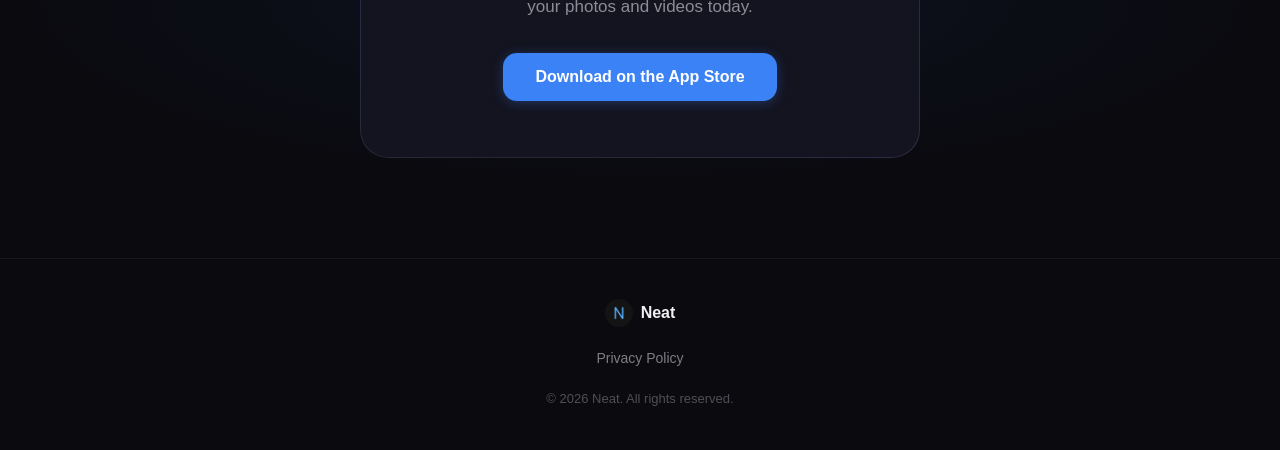
==== commit 3bb30e9e: "Update copyright and last updated dates in privacy policy and localization files to 2026; add hero m" ====
--- a/index.html
+++ b/index.html
@@ -62,11 +62,8 @@
         </div>
         <div class="hero__visual">
           <div class="hero__phone-mockup">
-            <div class="hero__screenshot-placeholder" data-i18n-attr="alt" data-i18n-attr-key="hero.screenshotAlt">
-              <div class="placeholder-icon">
-                <svg width="48" height="48" viewBox="0 0 24 24" fill="none" stroke="currentColor" stroke-width="1.5" opacity="0.3"><rect x="3" y="3" width="18" height="18" rx="2"/><circle cx="8.5" cy="8.5" r="1.5"/><path d="M21 15l-5-5L5 21"/></svg>
-              </div>
-              <span class="placeholder-text" data-i18n="hero.screenshotPlaceholder">App screenshot</span>
+            <div class="hero__monogram" aria-label="Neat logo monogram">
+              <span class="hero__monogram-letter" aria-hidden="true">N</span>
             </div>
           </div>
         </div>
@@ -83,10 +80,7 @@
         <div class="feature__grid">
           <div class="feature__visual fade-in">
             <div class="feature__screenshot-slot">
-              <div class="placeholder-icon">
-                <svg width="48" height="48" viewBox="0 0 24 24" fill="none" stroke="currentColor" stroke-width="1.5" opacity="0.3"><rect x="3" y="3" width="18" height="18" rx="2"/><circle cx="8.5" cy="8.5" r="1.5"/><path d="M21 15l-5-5L5 21"/></svg>
-              </div>
-              <span class="placeholder-text" data-i18n="features.screenshotPlaceholder">Screenshot</span>
+              <img src="images/Frame_1.png" alt="Neat organize screen" class="feature__screenshot-image" loading="lazy">
             </div>
           </div>
           <div class="feature__content fade-in">
@@ -111,10 +105,7 @@
         <div class="feature__grid">
           <div class="feature__visual fade-in">
             <div class="feature__screenshot-slot">
-              <div class="placeholder-icon">
-                <svg width="48" height="48" viewBox="0 0 24 24" fill="none" stroke="currentColor" stroke-width="1.5" opacity="0.3"><rect x="3" y="3" width="18" height="18" rx="2"/><circle cx="8.5" cy="8.5" r="1.5"/><path d="M21 15l-5-5L5 21"/></svg>
-              </div>
-              <span class="placeholder-text" data-i18n="features.screenshotPlaceholder">Screenshot</span>
+              <img src="images/Frame_2.png" alt="Neat clean up screen" class="feature__screenshot-image" loading="lazy">
             </div>
           </div>
           <div class="feature__content fade-in">
@@ -139,10 +130,7 @@
         <div class="feature__grid">
           <div class="feature__visual fade-in">
             <div class="feature__screenshot-slot">
-              <div class="placeholder-icon">
-                <svg width="48" height="48" viewBox="0 0 24 24" fill="none" stroke="currentColor" stroke-width="1.5" opacity="0.3"><rect x="3" y="3" width="18" height="18" rx="2"/><circle cx="8.5" cy="8.5" r="1.5"/><path d="M21 15l-5-5L5 21"/></svg>
-              </div>
-              <span class="placeholder-text" data-i18n="features.screenshotPlaceholder">Screenshot</span>
+              <img src="images/Frame_3.png" alt="Neat compress screen" class="feature__screenshot-image" loading="lazy">
             </div>
           </div>
           <div class="feature__content fade-in">
@@ -167,10 +155,7 @@
         <div class="feature__grid">
           <div class="feature__visual fade-in">
             <div class="feature__screenshot-slot">
-              <div class="placeholder-icon">
-                <svg width="48" height="48" viewBox="0 0 24 24" fill="none" stroke="currentColor" stroke-width="1.5" opacity="0.3"><rect x="3" y="3" width="18" height="18" rx="2"/><circle cx="8.5" cy="8.5" r="1.5"/><path d="M21 15l-5-5L5 21"/></svg>
-              </div>
-              <span class="placeholder-text" data-i18n="features.screenshotPlaceholder">Screenshot</span>
+              <img src="images/Frame_4.png" alt="Neat privacy screen" class="feature__screenshot-image" loading="lazy">
             </div>
           </div>
           <div class="feature__content fade-in">
@@ -242,7 +227,7 @@
         <div class="footer__links">
           <a href="privacy.html" data-i18n="footer.privacy">Privacy Policy</a>
         </div>
-        <p class="footer__copyright" data-i18n="footer.copyright">© 2025 Neat. All rights reserved.</p>
+        <p class="footer__copyright" data-i18n="footer.copyright">© 2026 Neat. All rights reserved.</p>
       </div>
     </div>
   </footer>
--- a/css/style.css
+++ b/css/style.css
@@ -147,7 +147,9 @@
 .nav__icon {
   width: 36px;
   height: 36px;
-  border-radius: 10px;
+  border-radius: 50%;
+  overflow: hidden;
+  display: block;
 }
 
 .nav__wordmark {
@@ -281,7 +283,7 @@
   z-index: 100;
 }
 
-.lang-selector__dropdown.is-open {
+.lang-selector__dropdown.lang-selector__dropdown--open {
   display: block;
 }
 
@@ -391,6 +393,7 @@
   max-width: 100%;
 }
 
+.hero__monogram,
 .hero__screenshot-placeholder,
 .feature__screenshot-slot {
   position: relative;
@@ -405,6 +408,24 @@
   align-items: center;
   justify-content: center;
   gap: 12px;
+}
+
+.hero__monogram {
+  background:
+    radial-gradient(circle at 50% 28%, rgba(255, 255, 255, 0.08), transparent 32%),
+    linear-gradient(180deg, #232327 0%, #17171b 100%);
+  box-shadow:
+    0 28px 60px rgba(0, 0, 0, 0.45),
+    inset 0 1px 0 rgba(255, 255, 255, 0.05);
+}
+
+.hero__monogram::after {
+  content: '';
+  position: absolute;
+  inset: 18px;
+  border-radius: 24px;
+  border: 1px solid rgba(255, 255, 255, 0.04);
+  pointer-events: none;
 }
 
 .hero__screenshot-placeholder::before,
@@ -422,6 +443,20 @@
   pointer-events: none;
 }
 
+.hero__monogram-letter {
+  position: relative;
+  z-index: 1;
+  font-size: clamp(9rem, 22vw, 12.5rem);
+  line-height: 0.8;
+  font-weight: 300;
+  letter-spacing: -0.1em;
+  color: #56a9ff;
+  text-shadow:
+    0 0 18px rgba(86, 169, 255, 0.18),
+    0 10px 36px rgba(33, 110, 196, 0.22);
+  transform: translateX(-0.02em);
+}
+
 .placeholder-icon {
   color: rgba(240, 240, 245, 0.2);
 }
@@ -457,6 +492,13 @@
 .feature__screenshot-slot {
   width: 240px;
   max-width: 100%;
+}
+
+.feature__screenshot-image {
+  width: 100%;
+  height: 100%;
+  object-fit: cover;
+  display: block;
 }
 
 .feature__content {
@@ -687,7 +729,9 @@
 .footer__icon {
   width: 28px;
   height: 28px;
-  border-radius: 8px;
+  border-radius: 50%;
+  overflow: hidden;
+  display: block;
 }
 
 .footer__wordmark {
@@ -714,6 +758,56 @@
 .footer__copyright {
   font-size: 0.8125rem;
   color: rgba(240, 240, 245, 0.3);
+}
+
+/* ---------- Privacy Page ---------- */
+.privacy {
+  padding-top: 120px;
+  padding-bottom: 80px;
+  min-height: calc(100vh - 120px);
+}
+
+.privacy__header {
+  max-width: 720px;
+  margin: 0 auto 48px;
+  text-align: center;
+}
+
+.privacy__header h1 {
+  font-size: 2.5rem;
+  font-weight: 700;
+  color: #f0f0f5;
+  margin-bottom: 8px;
+}
+
+.privacy__updated {
+  font-size: 0.875rem;
+  color: rgba(240, 240, 245, 0.4);
+  margin-bottom: 20px;
+}
+
+.privacy__intro {
+  font-size: 1.125rem;
+  color: rgba(240, 240, 245, 0.7);
+  line-height: 1.7;
+}
+
+.privacy__section {
+  max-width: 720px;
+  margin: 0 auto 36px;
+}
+
+.privacy__section h2 {
+  font-size: 1.25rem;
+  font-weight: 600;
+  color: #f0f0f5;
+  margin-bottom: 10px;
+}
+
+.privacy__section p {
+  font-size: 1rem;
+  color: rgba(240, 240, 245, 0.6);
+  line-height: 1.75;
 }
 
 /* ---------- Animations ---------- */
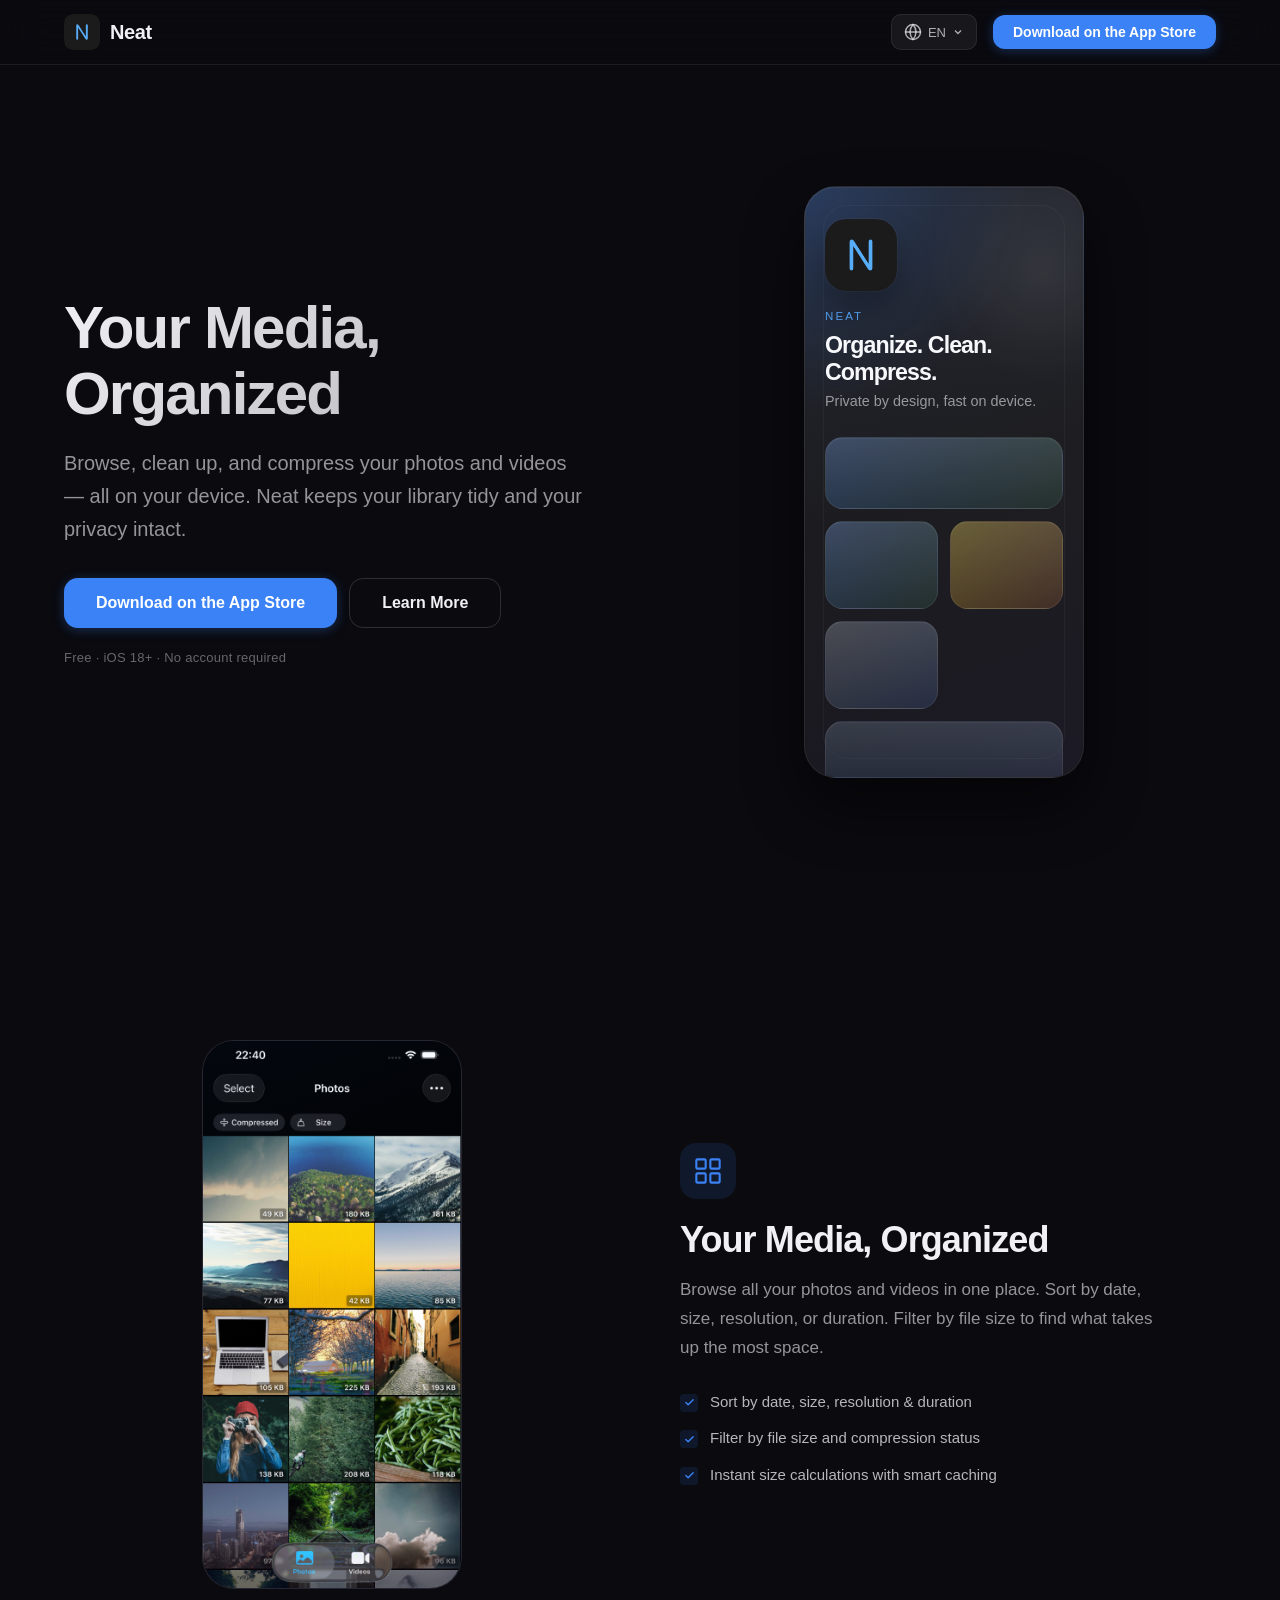
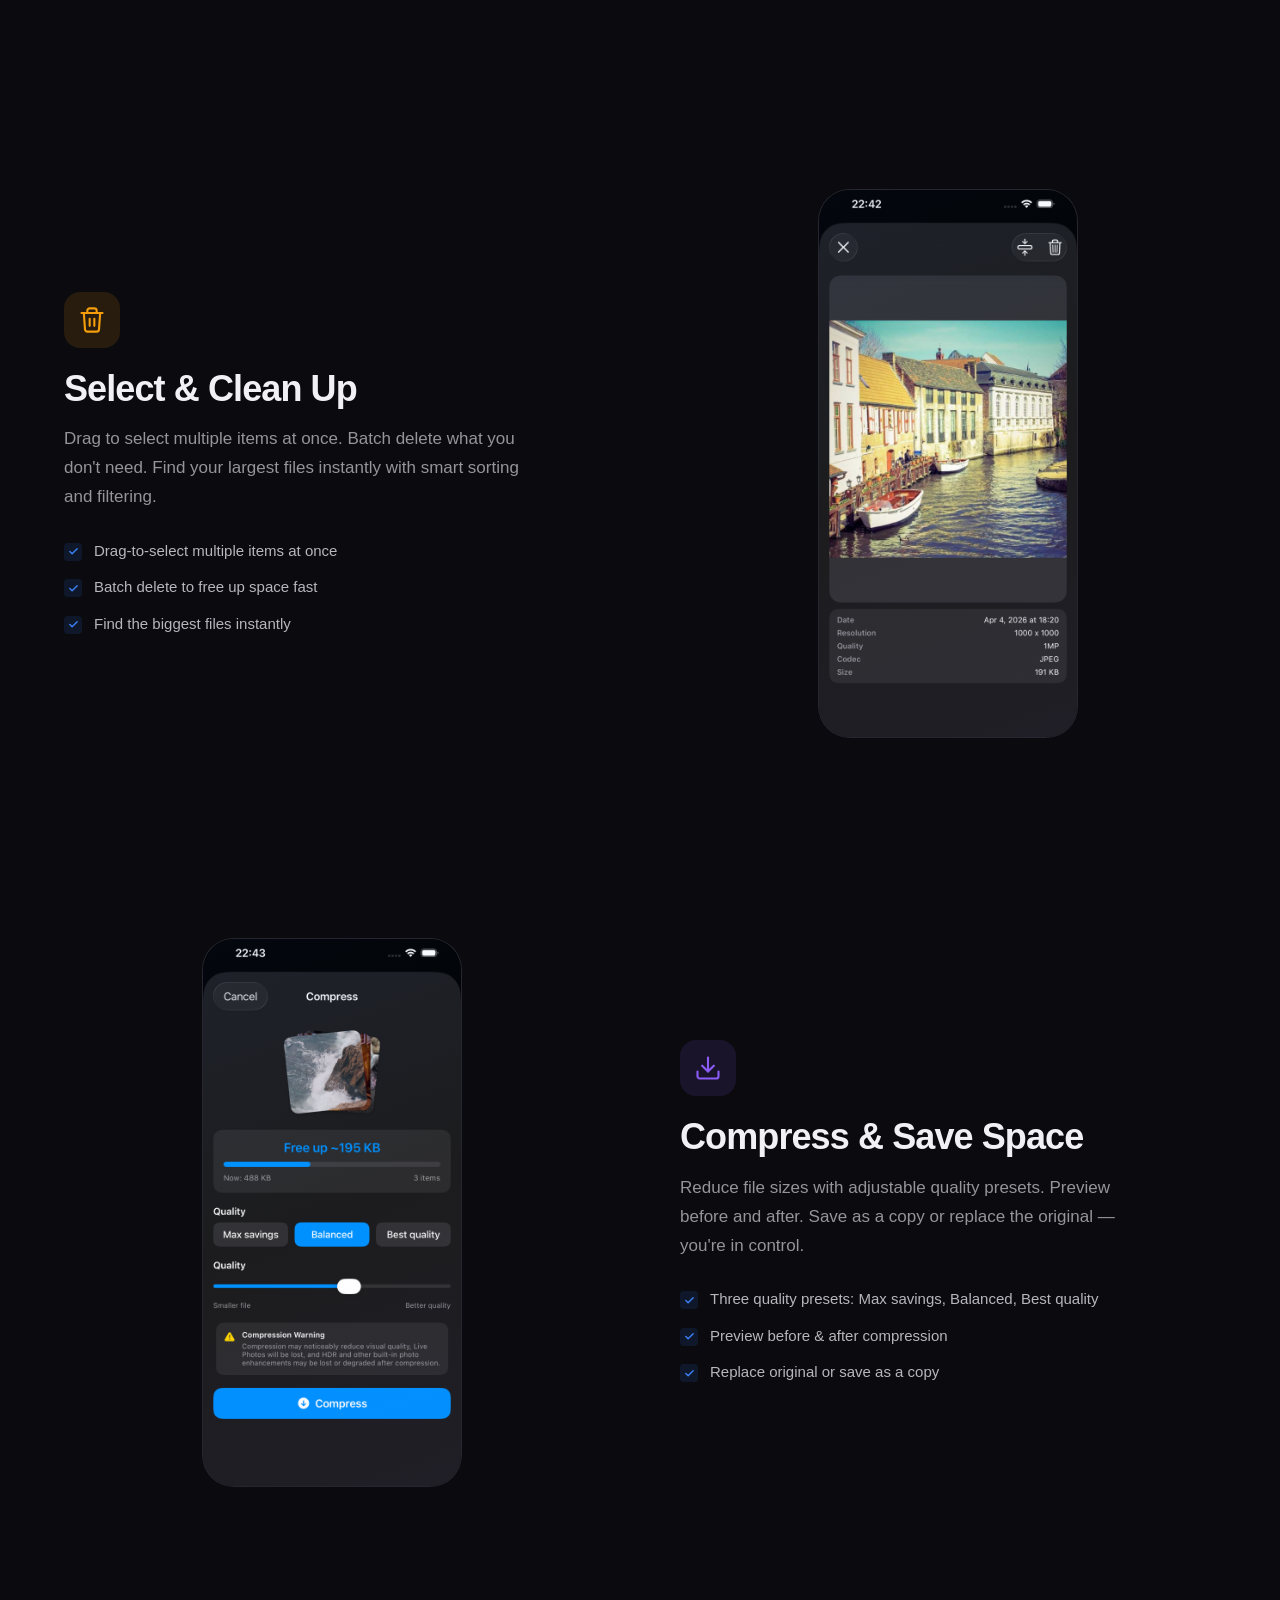
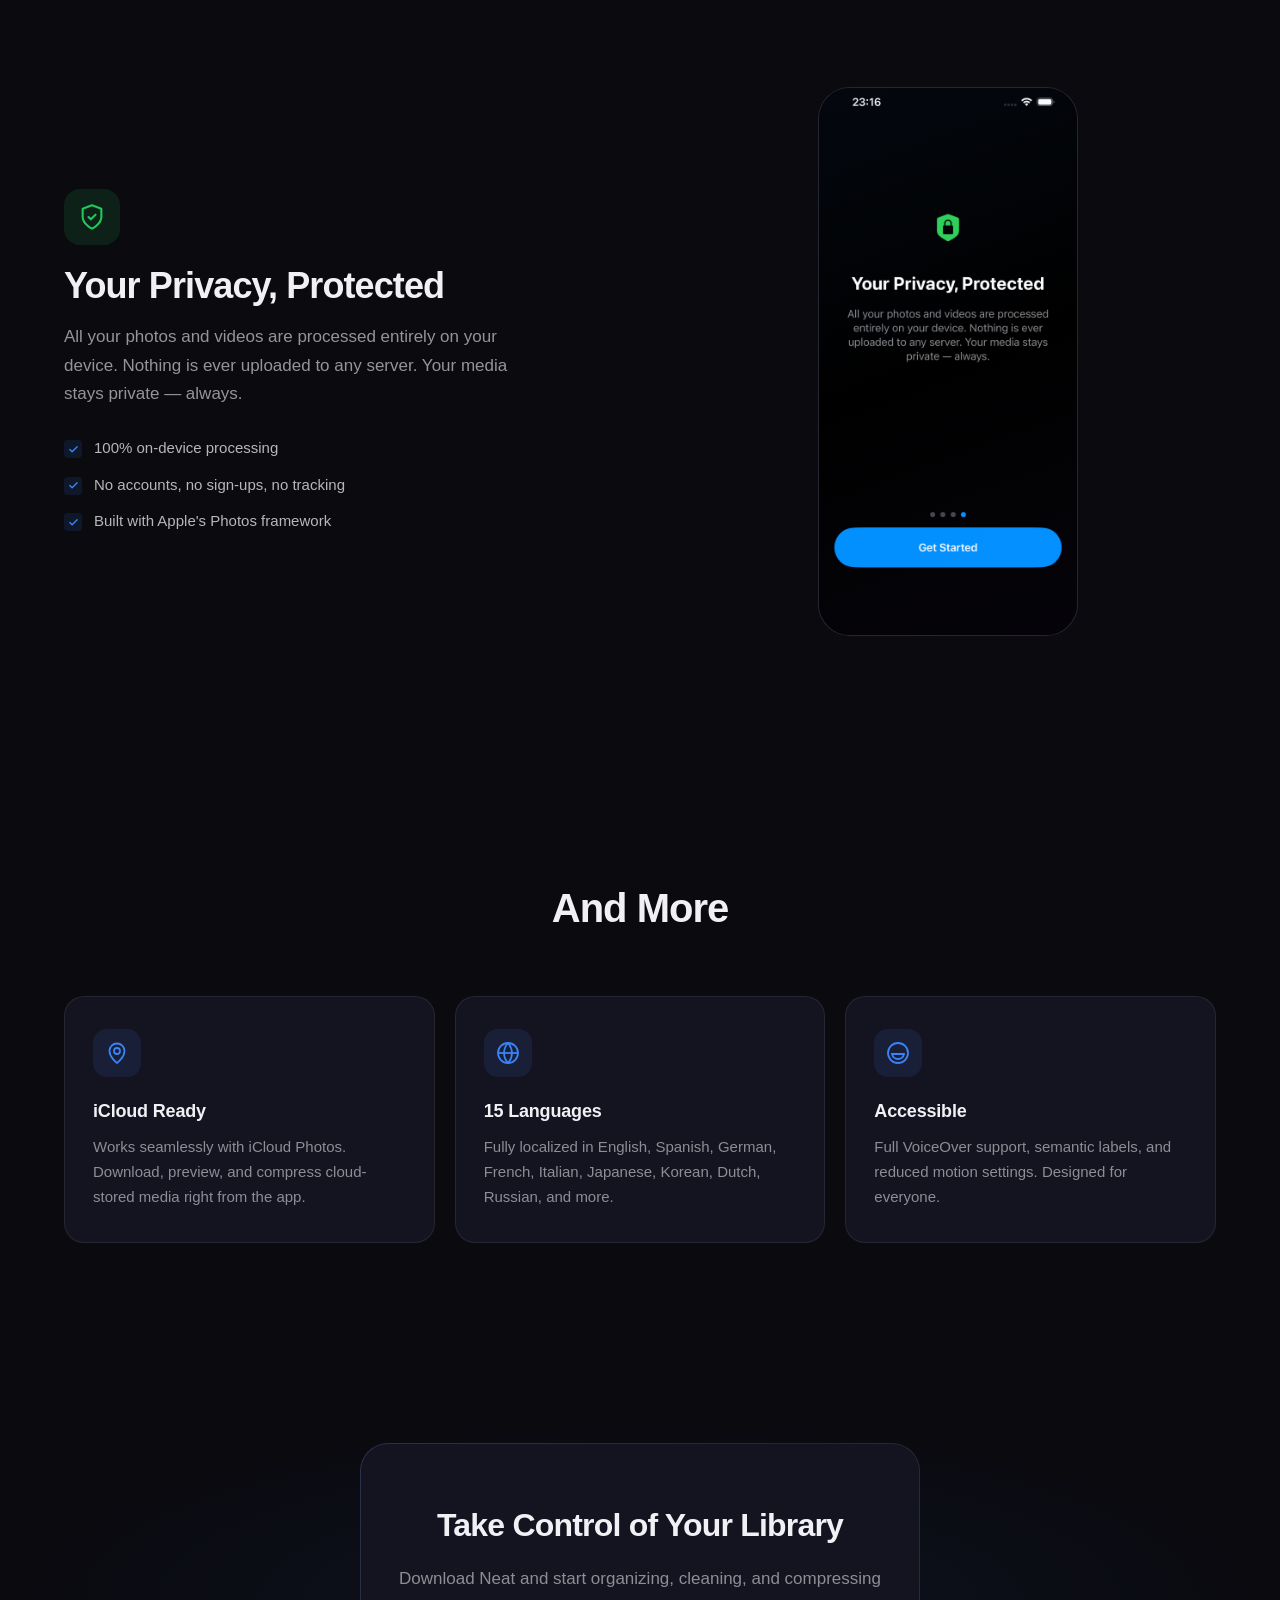
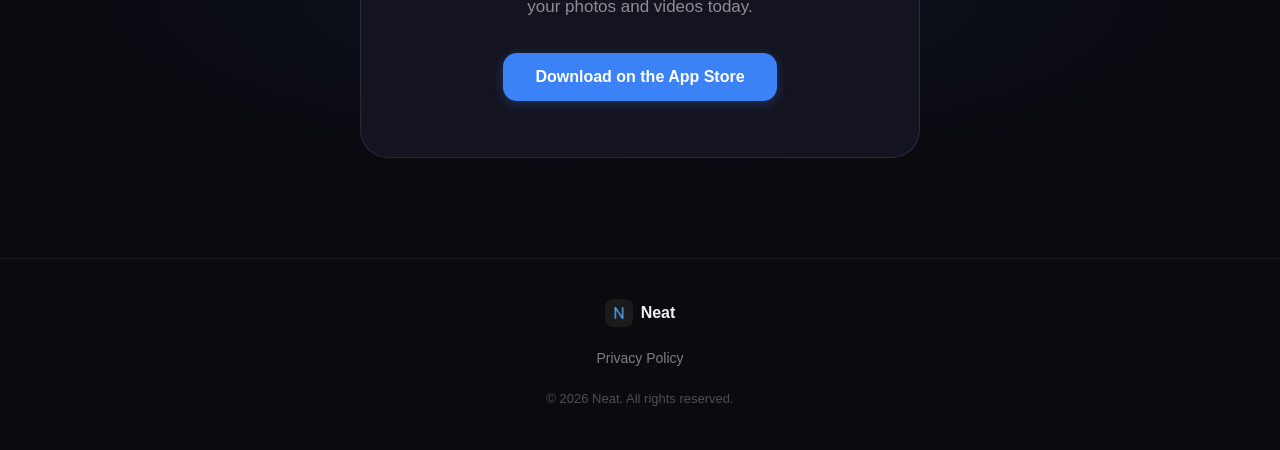
==== commit 11b8bc64: "Refactor hero section to replace monogram with app preview, enhancing visual presentation and adding" ====
--- a/index.html
+++ b/index.html
@@ -62,8 +62,37 @@
         </div>
         <div class="hero__visual">
           <div class="hero__phone-mockup">
-            <div class="hero__monogram" aria-label="Neat logo monogram">
-              <span class="hero__monogram-letter" aria-hidden="true">N</span>
+            <div class="hero__preview" aria-label="Neat app preview">
+              <div class="hero__preview-header">
+                <img src="images/app-icon.png" alt="" class="hero__preview-icon" width="72" height="72">
+                <div class="hero__preview-copy">
+                  <p class="hero__preview-eyebrow">Neat</p>
+                  <p class="hero__preview-title">Organize. Clean. Compress.</p>
+                  <p class="hero__preview-subtitle">Private by design, fast on device.</p>
+                </div>
+              </div>
+              <div class="hero__preview-mosaic" aria-hidden="true">
+                <span class="hero__preview-tile hero__preview-tile--wide"></span>
+                <span class="hero__preview-tile"></span>
+                <span class="hero__preview-tile hero__preview-tile--accent"></span>
+                <span class="hero__preview-tile hero__preview-tile--soft"></span>
+                <span class="hero__preview-tile hero__preview-tile--wide hero__preview-tile--muted"></span>
+              </div>
+              <div class="hero__preview-stats" aria-hidden="true">
+                <div class="hero__preview-stat">
+                  <span class="hero__preview-stat-value">100%</span>
+                  <span class="hero__preview-stat-label">On-device</span>
+                </div>
+                <div class="hero__preview-stat">
+                  <span class="hero__preview-stat-value">Free</span>
+                  <span class="hero__preview-stat-label">iOS 18+</span>
+                </div>
+              </div>
+              <div class="hero__preview-footer" aria-hidden="true">
+                <span class="hero__preview-pill">Sort by size</span>
+                <span class="hero__preview-pill">Batch cleanups</span>
+                <span class="hero__preview-pill">Smart compression</span>
+              </div>
             </div>
           </div>
         </div>
--- a/css/style.css
+++ b/css/style.css
@@ -147,7 +147,7 @@
 .nav__icon {
   width: 36px;
   height: 36px;
-  border-radius: 50%;
+  border-radius: 22%;
   overflow: hidden;
   display: block;
 }
@@ -393,7 +393,7 @@
   max-width: 100%;
 }
 
-.hero__monogram,
+.hero__preview,
 .hero__screenshot-placeholder,
 .feature__screenshot-slot {
   position: relative;
@@ -410,16 +410,21 @@
   gap: 12px;
 }
 
-.hero__monogram {
+.hero__preview {
+  align-items: stretch;
+  justify-content: flex-start;
+  gap: 0;
+  padding: 22px 18px 20px;
   background:
-    radial-gradient(circle at 50% 28%, rgba(255, 255, 255, 0.08), transparent 32%),
+    radial-gradient(circle at top left, rgba(59, 130, 246, 0.22), transparent 34%),
+    radial-gradient(circle at 85% 14%, rgba(255, 255, 255, 0.08), transparent 20%),
     linear-gradient(180deg, #232327 0%, #17171b 100%);
   box-shadow:
     0 28px 60px rgba(0, 0, 0, 0.45),
     inset 0 1px 0 rgba(255, 255, 255, 0.05);
 }
 
-.hero__monogram::after {
+.hero__preview::after {
   content: '';
   position: absolute;
   inset: 18px;
@@ -428,6 +433,7 @@
   pointer-events: none;
 }
 
+.hero__preview::before,
 .hero__screenshot-placeholder::before,
 .feature__screenshot-slot::before {
   content: '';
@@ -443,18 +449,145 @@
   pointer-events: none;
 }
 
-.hero__monogram-letter {
+.hero__preview-header,
+.hero__preview-mosaic,
+.hero__preview-stats,
+.hero__preview-footer {
   position: relative;
   z-index: 1;
-  font-size: clamp(9rem, 22vw, 12.5rem);
-  line-height: 0.8;
-  font-weight: 300;
-  letter-spacing: -0.1em;
-  color: #56a9ff;
-  text-shadow:
-    0 0 18px rgba(86, 169, 255, 0.18),
-    0 10px 36px rgba(33, 110, 196, 0.22);
-  transform: translateX(-0.02em);
+}
+
+.hero__preview-header {
+  display: flex;
+  flex-direction: column;
+  align-items: flex-start;
+  gap: 16px;
+  padding: 10px 2px 24px;
+}
+
+.hero__preview-icon {
+  width: 72px;
+  height: 72px;
+  border-radius: 21px;
+  box-shadow:
+    0 18px 32px rgba(0, 0, 0, 0.28),
+    0 0 0 1px rgba(255, 255, 255, 0.04);
+}
+
+.hero__preview-copy {
+  display: grid;
+  gap: 6px;
+}
+
+.hero__preview-eyebrow {
+  font-size: 0.72rem;
+  letter-spacing: 0.18em;
+  text-transform: uppercase;
+  color: rgba(86, 169, 255, 0.88);
+}
+
+.hero__preview-title {
+  font-size: 1.45rem;
+  font-weight: 700;
+  line-height: 1.15;
+  letter-spacing: -0.04em;
+  color: #f7f8fb;
+}
+
+.hero__preview-subtitle {
+  font-size: 0.9rem;
+  line-height: 1.5;
+  color: rgba(240, 240, 245, 0.58);
+}
+
+.hero__preview-mosaic {
+  display: grid;
+  grid-template-columns: repeat(2, minmax(0, 1fr));
+  gap: 12px;
+  padding: 0 2px;
+  margin-bottom: 18px;
+}
+
+.hero__preview-tile {
+  min-height: 88px;
+  border-radius: 18px;
+  background:
+    linear-gradient(180deg, rgba(255, 255, 255, 0.12), rgba(255, 255, 255, 0.03)),
+    linear-gradient(135deg, rgba(59, 130, 246, 0.22), rgba(34, 197, 94, 0.08));
+  border: 1px solid rgba(255, 255, 255, 0.07);
+  box-shadow: inset 0 1px 0 rgba(255, 255, 255, 0.04);
+}
+
+.hero__preview-tile--wide {
+  grid-column: span 2;
+  min-height: 72px;
+}
+
+.hero__preview-tile--accent {
+  background:
+    linear-gradient(180deg, rgba(255, 255, 255, 0.12), rgba(255, 255, 255, 0.03)),
+    linear-gradient(135deg, rgba(250, 204, 21, 0.26), rgba(249, 115, 22, 0.14));
+}
+
+.hero__preview-tile--soft {
+  background:
+    linear-gradient(180deg, rgba(255, 255, 255, 0.12), rgba(255, 255, 255, 0.03)),
+    linear-gradient(135deg, rgba(148, 163, 184, 0.18), rgba(59, 130, 246, 0.12));
+}
+
+.hero__preview-tile--muted {
+  background:
+    linear-gradient(180deg, rgba(255, 255, 255, 0.12), rgba(255, 255, 255, 0.03)),
+    linear-gradient(135deg, rgba(30, 41, 59, 0.55), rgba(59, 130, 246, 0.08));
+}
+
+.hero__preview-stats {
+  display: grid;
+  grid-template-columns: repeat(2, minmax(0, 1fr));
+  gap: 12px;
+  padding: 0 2px;
+  margin-bottom: 18px;
+}
+
+.hero__preview-stat {
+  display: grid;
+  gap: 4px;
+  padding: 14px;
+  border-radius: 18px;
+  background: rgba(255, 255, 255, 0.05);
+  border: 1px solid rgba(255, 255, 255, 0.06);
+}
+
+.hero__preview-stat-value {
+  font-size: 1rem;
+  font-weight: 700;
+  letter-spacing: -0.03em;
+  color: #f7f8fb;
+}
+
+.hero__preview-stat-label {
+  font-size: 0.8rem;
+  color: rgba(240, 240, 245, 0.5);
+}
+
+.hero__preview-footer {
+  display: flex;
+  flex-wrap: wrap;
+  gap: 8px;
+  padding: 0 2px;
+}
+
+.hero__preview-pill {
+  display: inline-flex;
+  align-items: center;
+  min-height: 32px;
+  padding: 0 12px;
+  border-radius: 999px;
+  background: rgba(255, 255, 255, 0.06);
+  border: 1px solid rgba(255, 255, 255, 0.08);
+  color: rgba(240, 240, 245, 0.72);
+  font-size: 0.75rem;
+  font-weight: 500;
 }
 
 .placeholder-icon {
@@ -577,7 +710,7 @@
   top: 3px;
   width: 18px;
   height: 18px;
-  border-radius: 50%;
+  border-radius: 22%;
   background: rgba(59, 130, 246, 0.12);
   background-image: url("data:image/svg+xml,%3Csvg width='12' height='12' viewBox='0 0 24 24' fill='none' stroke='%233b82f6' stroke-width='3' stroke-linecap='round' stroke-linejoin='round' xmlns='http://www.w3.org/2000/svg'%3E%3Cpolyline points='20 6 9 17 4 12'/%3E%3C/svg%3E");
   background-repeat: no-repeat;
@@ -729,7 +862,7 @@
 .footer__icon {
   width: 28px;
   height: 28px;
-  border-radius: 50%;
+  border-radius: 22%;
   overflow: hidden;
   display: block;
 }
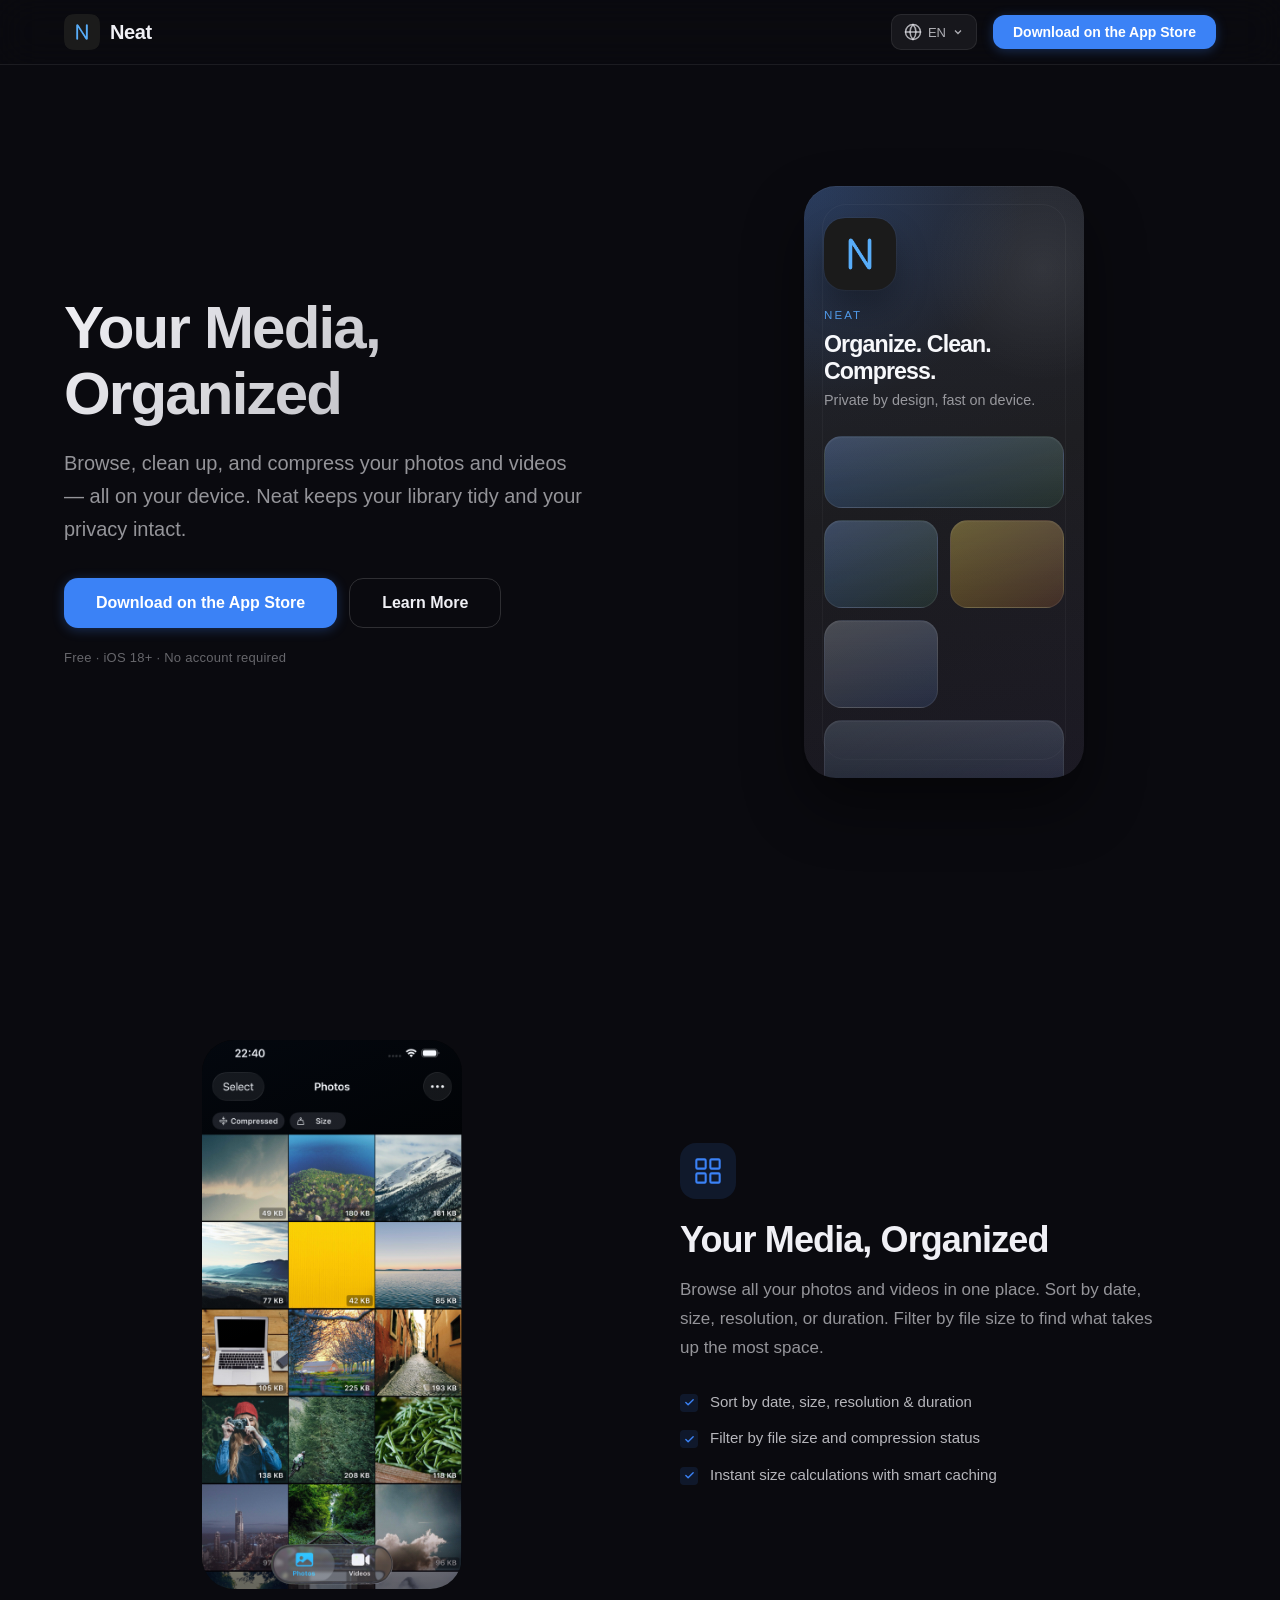
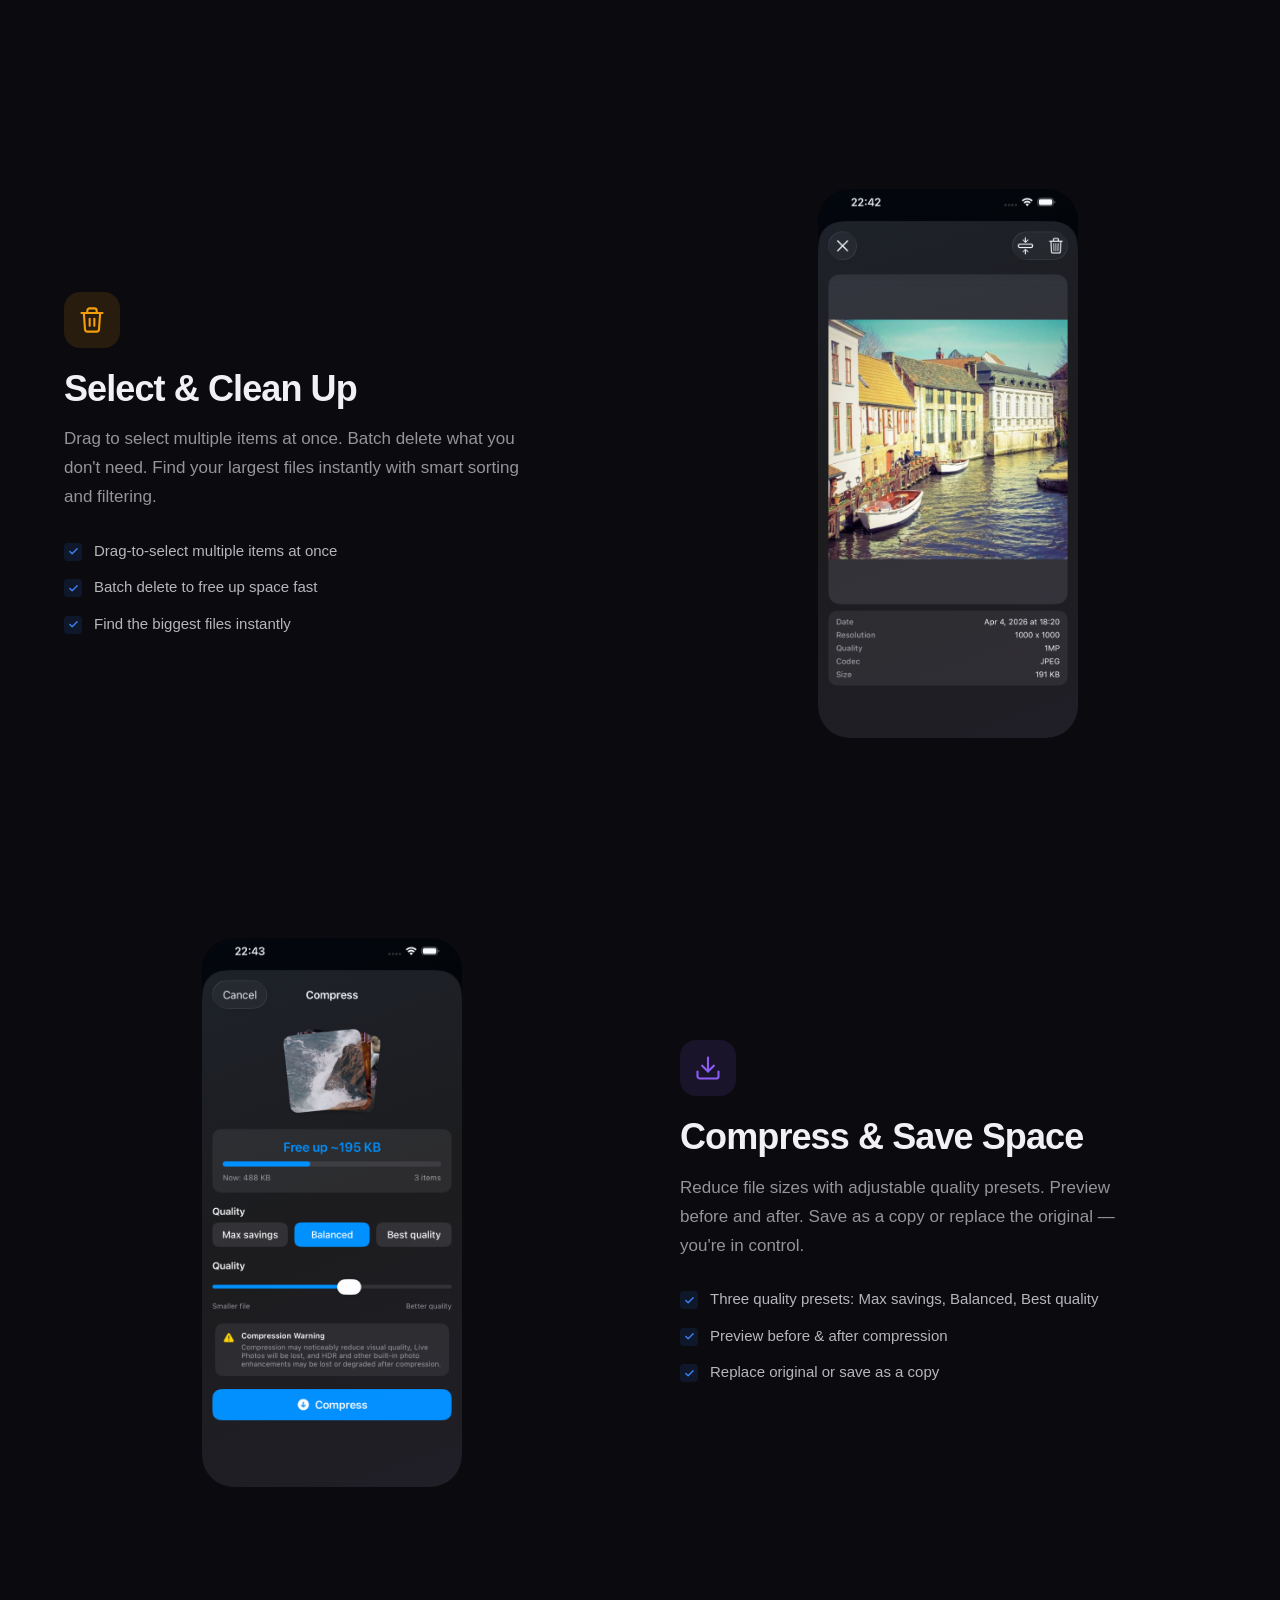
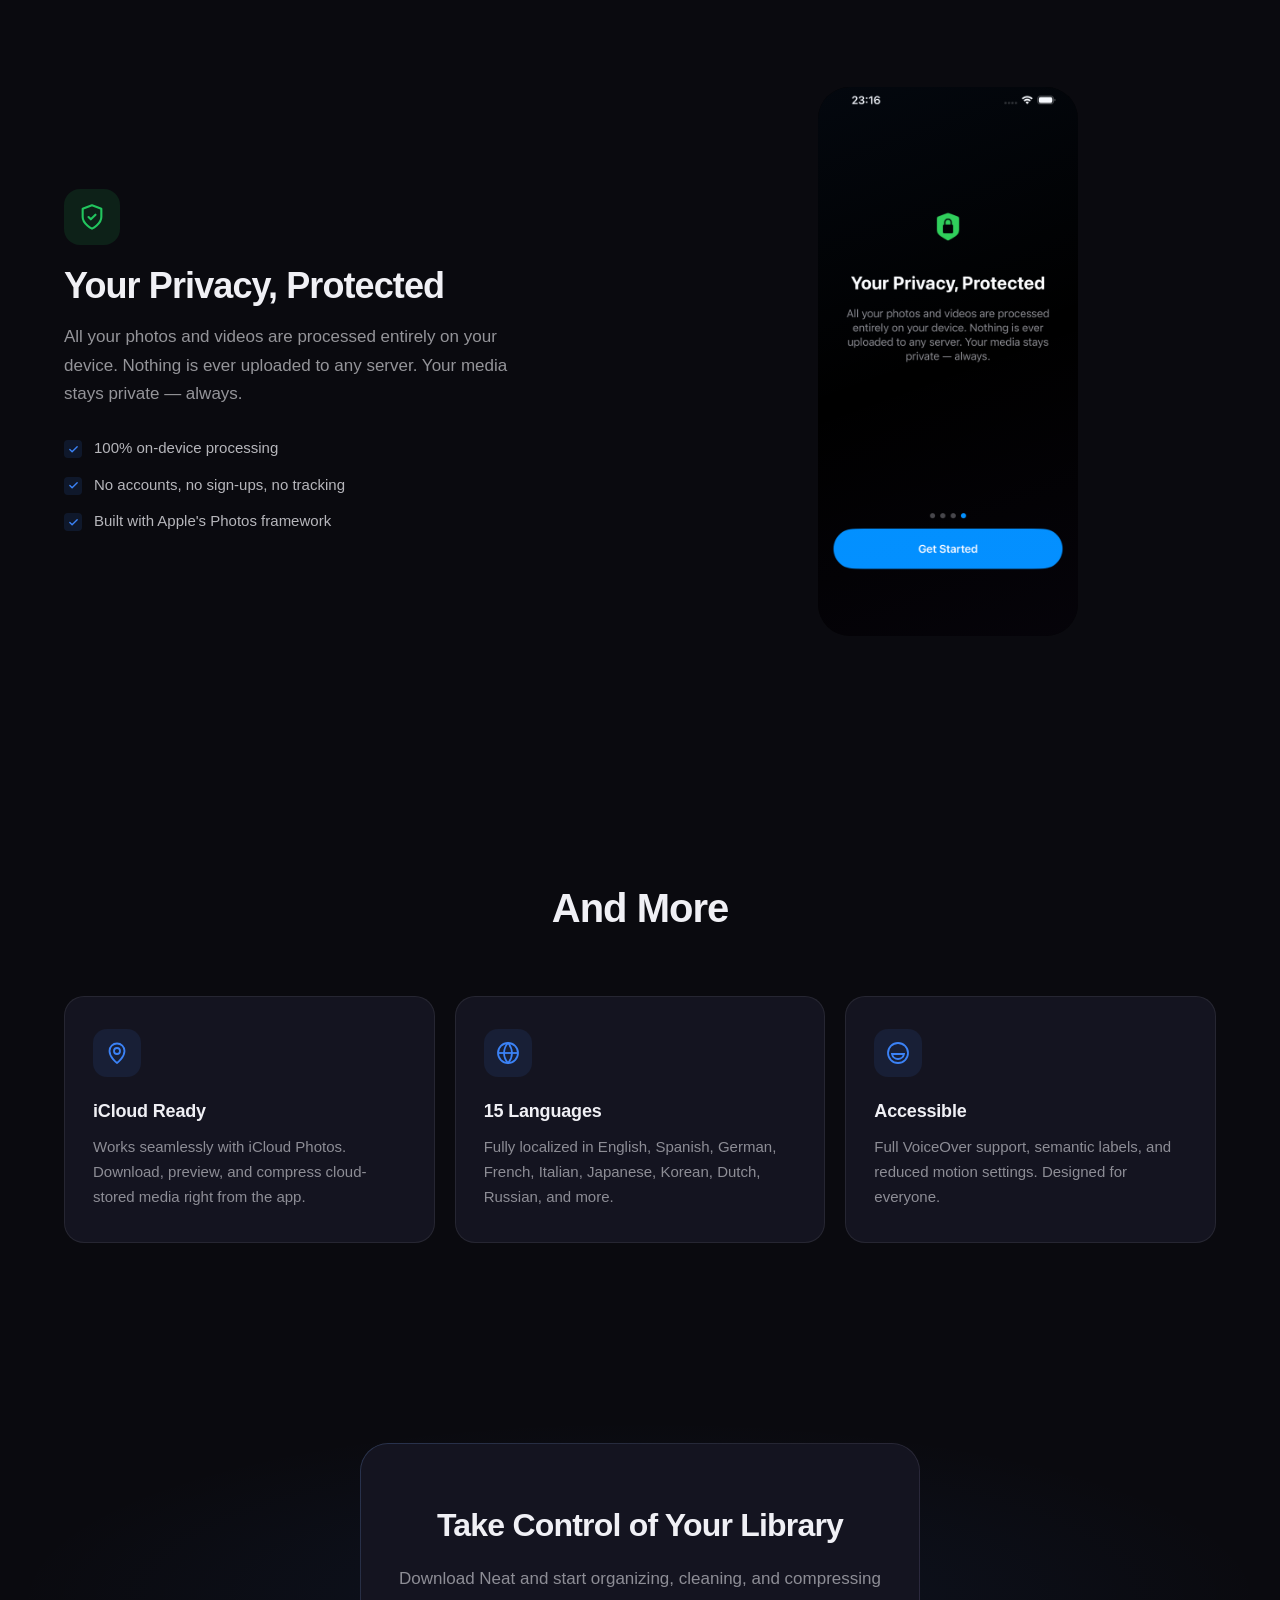
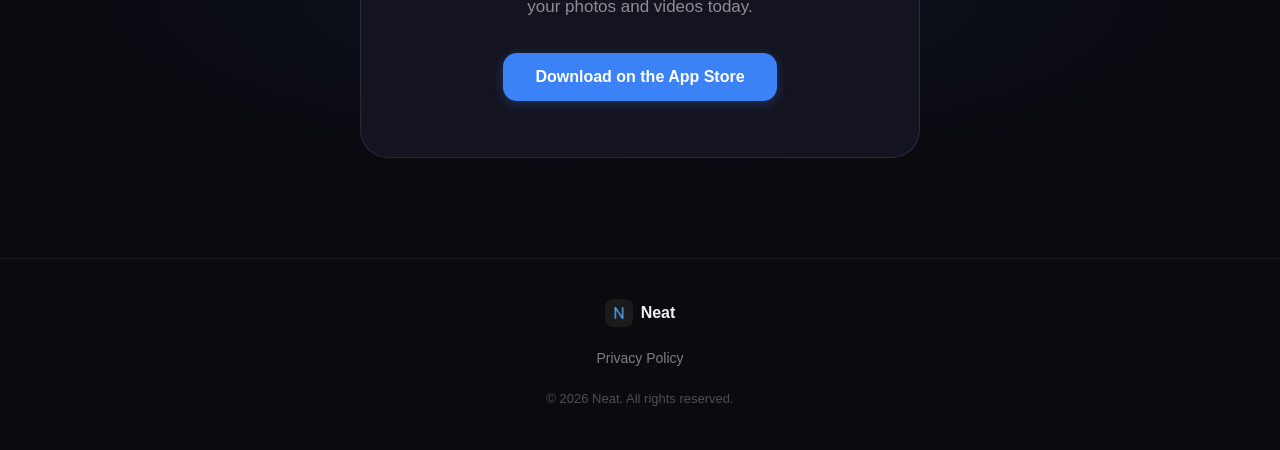
==== commit b3b854e4: "Refactor navigation by removing mobile hamburger menu and updating nav actions display for improved " ====
--- a/index.html
+++ b/index.html
@@ -37,13 +37,6 @@
         </div>
         <a href="#" class="btn btn--primary nav__cta" id="app-store-link" data-i18n="cta.download">Download on the App Store</a>
       </div>
-      <button class="nav__hamburger" id="nav-hamburger" aria-label="Toggle menu" aria-expanded="false">
-        <span></span><span></span><span></span>
-      </button>
-    </div>
-    <!-- Mobile menu -->
-    <div class="nav__mobile-menu" id="mobile-menu">
-      <a href="#" class="btn btn--primary" id="app-store-link-mobile" data-i18n="cta.download">Download on the App Store</a>
     </div>
   </nav>
 
--- a/css/style.css
+++ b/css/style.css
@@ -159,72 +159,15 @@
 }
 
 .nav__actions {
+  display: flex;
+  align-items: center;
+  gap: 12px;
+}
+
+.nav__cta {
   display: none;
-  align-items: center;
-  gap: 16px;
-}
-
-.nav__cta {
   padding: 10px 20px;
   font-size: 0.875rem;
-}
-
-/* Hamburger */
-.nav__hamburger {
-  display: flex;
-  flex-direction: column;
-  justify-content: center;
-  gap: 5px;
-  width: 36px;
-  height: 36px;
-  background: none;
-  border: none;
-  cursor: pointer;
-  padding: 6px;
-}
-
-.nav__hamburger span {
-  display: block;
-  width: 100%;
-  height: 2px;
-  background: #f0f0f5;
-  border-radius: 2px;
-  transition: all 0.3s ease;
-  transform-origin: center;
-}
-
-.nav__hamburger[aria-expanded="true"] span:nth-child(1) {
-  transform: translateY(7px) rotate(45deg);
-}
-
-.nav__hamburger[aria-expanded="true"] span:nth-child(2) {
-  opacity: 0;
-}
-
-.nav__hamburger[aria-expanded="true"] span:nth-child(3) {
-  transform: translateY(-7px) rotate(-45deg);
-}
-
-/* Mobile menu */
-.nav__mobile-menu {
-  display: none;
-  flex-direction: column;
-  align-items: center;
-  gap: 16px;
-  padding: 24px;
-  border-top: 1px solid rgba(255, 255, 255, 0.08);
-  background: rgba(10, 10, 15, 0.95);
-  backdrop-filter: blur(20px);
-  -webkit-backdrop-filter: blur(20px);
-}
-
-.nav__mobile-menu.is-open {
-  display: flex;
-}
-
-.nav__mobile-menu .btn {
-  width: 100%;
-  justify-content: center;
 }
 
 /* ---------- Language Selector ---------- */
@@ -400,7 +343,6 @@
   width: 100%;
   aspect-ratio: 9 / 19;
   background: #141420;
-  border: 1px solid rgba(255, 255, 255, 0.08);
   border-radius: 32px;
   overflow: hidden;
   display: flex;
@@ -969,8 +911,7 @@
   .btn,
   .highlight-card,
   .lang-selector__btn,
-  .lang-selector__chevron,
-  .nav__hamburger span {
+  .lang-selector__chevron {
     transition: none;
   }
 }
@@ -1040,15 +981,11 @@
    ========================================================================== */
 @media (min-width: 1024px) {
   .nav__actions {
-    display: flex;
-  }
-
-  .nav__hamburger {
-    display: none;
-  }
-
-  .nav__mobile-menu {
-    display: none !important;
+    gap: 16px;
+  }
+
+  .nav__cta {
+    display: inline-flex;
   }
 
   /* Hero */
